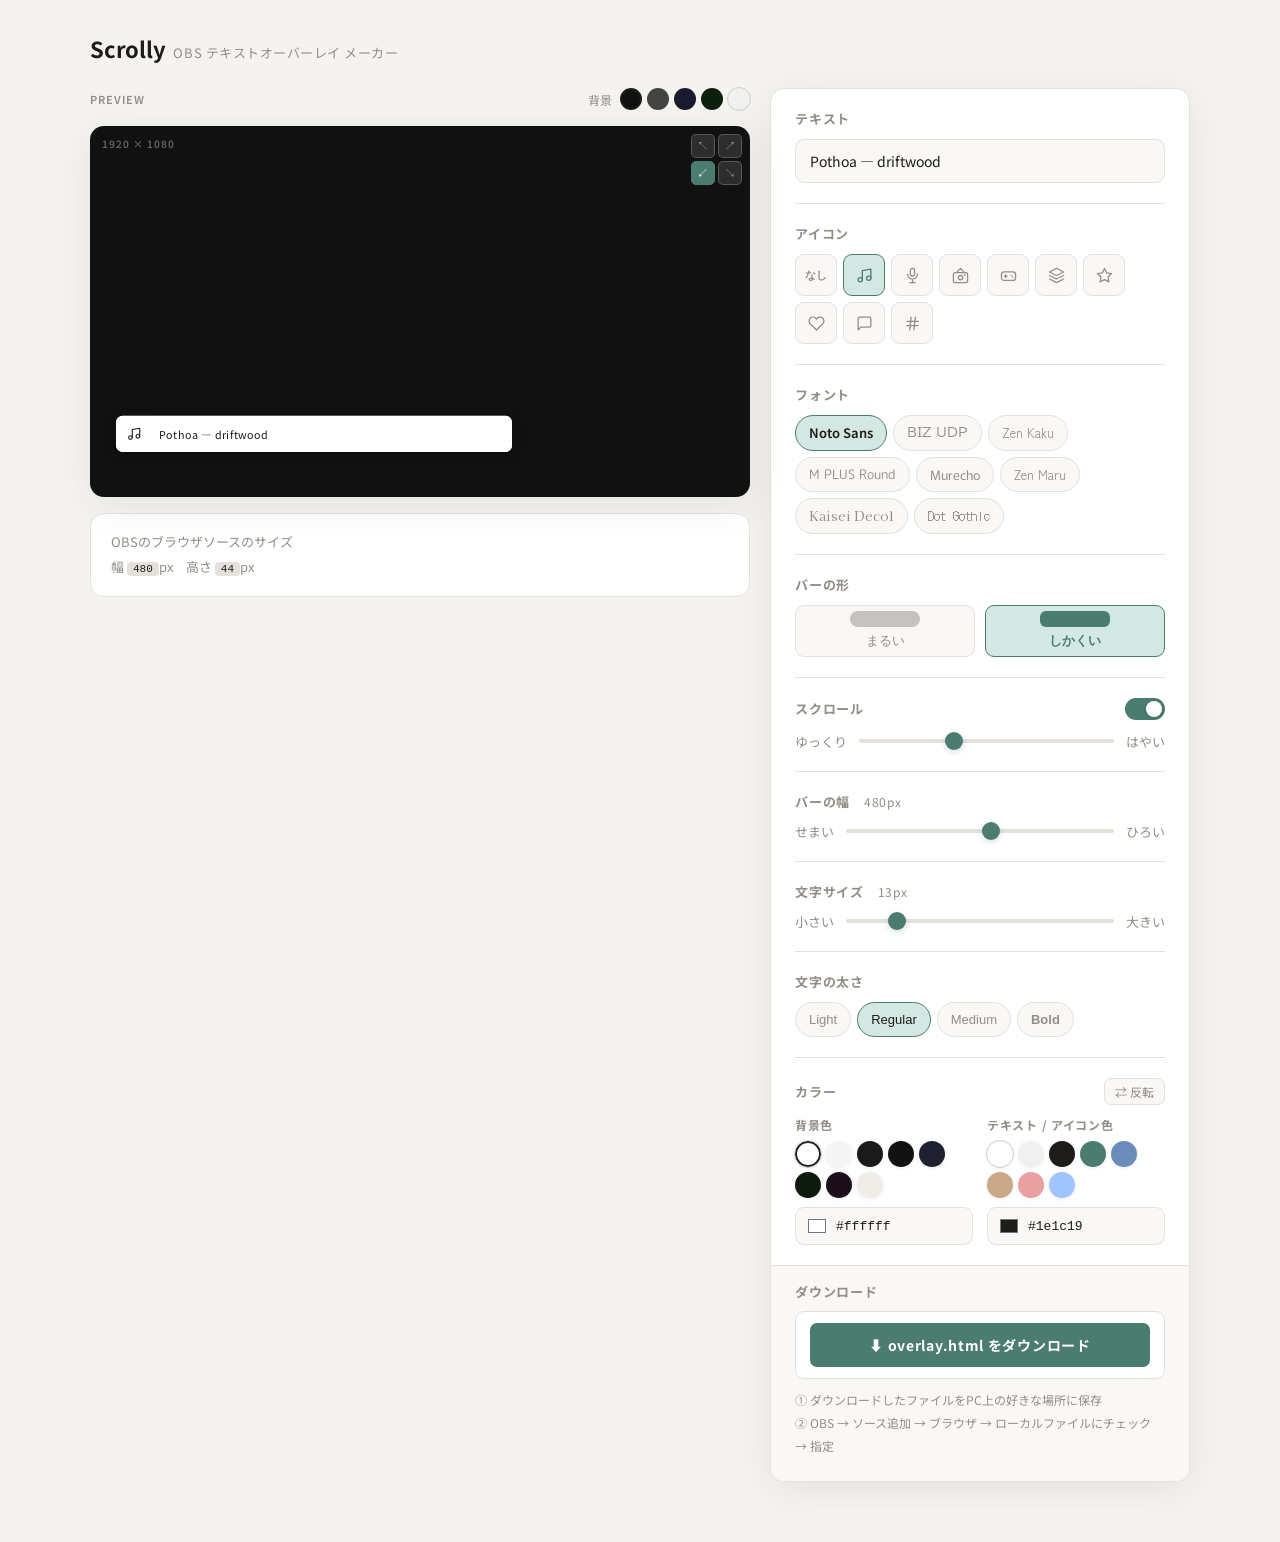
==== index.html @ b1de95c3 "Rename generator.html to index.html" ====
<!DOCTYPE html>
<html lang="ja">
<head>
<meta charset="UTF-8">
<meta name="viewport" content="width=device-width, initial-scale=1.0">
<title>Scrolly — OBS Overlay Maker</title>
<style>
@import url('https://fonts.googleapis.com/css2?family=Noto+Sans+JP:wght@400;500;700&family=BIZ+UDPGothic:wght@400;700&family=Zen+Kaku+Gothic+New:wght@400;500&family=M+PLUS+Rounded+1c:wght@400;500;700&family=Murecho:wght@300;400;500&family=Kaisei+Decol:wght@400;500;700&family=DotGothic16&family=Zen+Maru+Gothic:wght@400;500;700&display=swap');

*, *::before, *::after { box-sizing: border-box; margin: 0; padding: 0; }

:root {
  --bg: #f4f3f0;
  --surface: #ffffff;
  --surface2: #f9f8f6;
  --border: #e4e1db;
  --text: #1e1c19;
  --muted: #928e87;
  --accent: #4a7c6f;
  --accent-light: #d4e8e3;
  --radius: 14px;
  --radius-sm: 9px;
  --shadow-lg: 0 8px 40px rgba(0,0,0,0.07);
}

body {
  background: var(--bg);
  color: var(--text);
  font-family: 'Noto Sans JP', sans-serif;
  min-height: 100vh;
  padding: 32px 24px 60px;
}

/* ヘッダー */
.header {
  max-width: 1100px;
  margin: 0 auto 24px;
}
.logo {
  font-size: 22px;
  font-weight: 700;
  color: var(--text);
  display: flex;
  align-items: baseline;
  gap: 8px;
}
.logo-en { font-size: 22px; letter-spacing: -0.01em; }
.logo-ja { font-size: 13px; color: var(--muted); font-weight: 400; letter-spacing: 0.04em; }

/* 2カラムレイアウト */
.layout {
  max-width: 1100px;
  margin: 0 auto;
  display: grid;
  grid-template-columns: 1fr 420px;
  gap: 20px;
  align-items: start;
}

/* 左カラム：プレビュー固定 */
.left-col {
  position: sticky;
  top: 24px;
  display: flex;
  flex-direction: column;
  gap: 16px;
}

/* 配信画面モック */
.stream-mock {
  background: #111;
  border-radius: var(--radius);
  aspect-ratio: 16/9;
  position: relative;
  overflow: hidden;
  box-shadow: var(--shadow-lg);
}

.stream-mock-label {
  position: absolute;
  top: 10px;
  left: 12px;
  font-size: 10px;
  color: rgba(255,255,255,0.35);
  letter-spacing: 0.1em;
  font-weight: 600;
}

.stream-overlay-wrap {
  position: absolute;
  bottom: 14%;
  left: 4%;
  transform-origin: left bottom;
}

/* オーバーレイプレビュー */
.overlay-bar {
  display: flex;
  align-items: center;
  overflow: hidden;
  box-shadow: 0 3px 16px rgba(0,0,0,0.25);
}
.bar-icon {
  display: flex;
  align-items: center;
  justify-content: center;
  flex-shrink: 0;
}
.bar-icon svg { width: 17px; height: 17px; }
.bar-text-wrap {
  flex: 1;
  overflow: hidden;
  height: 100%;
  display: flex;
  align-items: center;
  padding: 0 16px 0 8px;
}
.bar-text {
  white-space: nowrap;
  display: inline-block;
  font-size: 13px;
  letter-spacing: 0.04em;
  animation: marquee 14s linear infinite;
}
@keyframes marquee {
  0%   { transform: translateX(300px); }
  100% { transform: translateX(-100%); }
}

/* プレビュー下の情報 */
.preview-info {
  background: var(--surface);
  border-radius: var(--radius);
  padding: 16px 20px;
  border: 1px solid var(--border);
  font-size: 13px;
  color: var(--muted);
  line-height: 1.9;
}
.preview-info code {
  background: var(--border);
  padding: 1px 6px;
  border-radius: 4px;
  font-family: monospace;
  font-size: 11px;
  color: var(--text);
}

/* 右カラム：コントロール */
.right-col {
  display: flex;
  flex-direction: column;
  gap: 0;
}

.card {
  background: var(--surface);
  border-radius: var(--radius);
  box-shadow: var(--shadow-lg);
  overflow: hidden;
  border: 1px solid var(--border);
}

.controls {
  padding: 20px 24px;
  display: flex;
  flex-direction: column;
  gap: 20px;
}

.field-label {
  font-size: 13px;
  font-weight: 700;
  color: var(--muted);
  letter-spacing: 0.06em;
  margin-bottom: 11px;
}

.text-input {
  width: 100%;
  background: var(--surface2);
  border: 1.5px solid var(--border);
  border-radius: var(--radius-sm);
  padding: 11px 14px;
  font-family: 'Noto Sans JP', sans-serif;
  font-size: 14px;
  color: var(--text);
  outline: none;
  transition: border-color 0.2s, box-shadow 0.2s;
}
.text-input:focus {
  border-color: var(--accent);
  box-shadow: 0 0 0 3px var(--accent-light);
}

/* アイコン */
.icon-grid {
  display: flex;
  gap: 6px;
  flex-wrap: wrap;
}
.icon-btn {
  width: 42px;
  height: 42px;
  background: var(--surface2);
  border: 1.5px solid var(--border);
  border-radius: var(--radius-sm);
  display: flex;
  align-items: center;
  justify-content: center;
  cursor: pointer;
  transition: all 0.15s;
  color: var(--muted);
}
.icon-btn svg { width: 17px; height: 17px; }
.icon-btn:hover { border-color: var(--accent); background: var(--accent-light); color: var(--text); }
.icon-btn.active { border-color: var(--accent); background: var(--accent-light); color: var(--accent); }
.icon-btn.no-icon { font-size: 11px; font-weight: 700; letter-spacing: 0; color: var(--muted); }
.icon-btn.no-icon.active { color: var(--accent); }

/* フォント */
.font-grid {
  display: flex;
  gap: 6px;
  flex-wrap: wrap;
}
.font-btn {
  padding: 7px 13px;
  background: var(--surface2);
  border: 1.5px solid var(--border);
  border-radius: 100px;
  cursor: pointer;
  font-size: 13px;
  color: var(--muted);
  transition: all 0.15s;
  line-height: 1.5;
}
.font-btn:hover { border-color: var(--accent); color: var(--text); }
.font-btn.active {
  border-color: var(--accent);
  background: var(--accent-light);
  color: var(--text);
  font-weight: 600;
}

/* スピード・幅 */
.speed-row {
  display: flex;
  align-items: center;
  gap: 12px;
}
.speed-label-s { font-size: 13px; color: var(--muted); white-space: nowrap; }

input[type="range"] {
  flex: 1;
  -webkit-appearance: none;
  height: 4px;
  border-radius: 4px;
  background: var(--border);
  outline: none;
}
input[type="range"]::-webkit-slider-thumb {
  -webkit-appearance: none;
  width: 18px; height: 18px;
  border-radius: 50%;
  background: var(--accent);
  cursor: pointer;
  box-shadow: 0 2px 6px rgba(0,0,0,0.15);
  transition: transform 0.1s;
}
input[type="range"]::-webkit-slider-thumb:hover { transform: scale(1.1); }

/* バー形状 */
.shape-grid { display: flex; gap: 10px; }
.shape-btn {
  flex: 1; height: 52px;
  background: var(--surface2);
  border: 1.5px solid var(--border);
  border-radius: var(--radius-sm);
  display: flex; align-items: center; justify-content: center;
  cursor: pointer; transition: all 0.15s;
  flex-direction: column; gap: 5px;
}
.shape-btn:hover { border-color: var(--accent); background: var(--accent-light); }
.shape-btn.active { border-color: var(--accent); background: var(--accent-light); }
.shape-preview { width: 70px; height: 16px; background: var(--muted); opacity: 0.5; transition: opacity 0.15s; }
.shape-btn.active .shape-preview { opacity: 1; background: var(--accent); }
.shape-label { font-size: 13px; color: var(--muted); }
.shape-btn.active .shape-label { color: var(--accent); font-weight: 700; }

/* トグル */
.toggle { position: relative; display: inline-flex; align-items: center; cursor: pointer; }
.toggle input { display: none; }
.toggle-track { width: 40px; height: 22px; background: var(--border); border-radius: 100px; transition: background 0.2s; position: relative; }
.toggle input:checked + .toggle-track { background: var(--accent); }
.toggle-thumb { position: absolute; top: 3px; left: 3px; width: 16px; height: 16px; background: #fff; border-radius: 50%; box-shadow: 0 1px 4px rgba(0,0,0,0.15); transition: transform 0.2s; }
.toggle input:checked + .toggle-track .toggle-thumb { transform: translateX(18px); }

/* 位置グリッド */
.position-grid {
  position: absolute;
  top: 8px;
  right: 8px;
  display: grid;
  grid-template-columns: 1fr 1fr;
  gap: 3px;
  z-index: 10;
}
.pos-btn {
  width: 24px;
  height: 24px;
  background: rgba(255,255,255,0.12);
  border: 1px solid rgba(255,255,255,0.2);
  border-radius: 5px;
  color: rgba(255,255,255,0.5);
  font-size: 12px;
  cursor: pointer;
  display: flex;
  align-items: center;
  justify-content: center;
  transition: all 0.15s;
  padding: 0;
}
.pos-btn:hover { background: rgba(255,255,255,0.25); color: #fff; }
.pos-btn.active { background: var(--accent); border-color: var(--accent); color: #fff; }

.divider { border: none; border-top: 1px solid var(--border); }

/* カラー */
.color-section { display: grid; grid-template-columns: 1fr 1fr; gap: 14px; }
.preset-dots { display: flex; gap: 5px; flex-wrap: wrap; margin-bottom: 9px; }
.dot {
  width: 26px; height: 26px; border-radius: 50%;
  cursor: pointer; border: 2.5px solid transparent;
  transition: transform 0.1s, border-color 0.15s;
  box-shadow: 0 1px 4px rgba(0,0,0,0.08);
}
.dot:hover { transform: scale(1.1); }
.dot.active { border-color: var(--text); }
.color-picker-row {
  display: flex; align-items: center; gap: 8px;
  background: var(--surface2); border: 1.5px solid var(--border);
  border-radius: var(--radius-sm); padding: 7px 10px;
}
.color-picker-row input[type="color"] { width: 22px; height: 22px; border: none; background: none; cursor: pointer; padding: 0; border-radius: 4px; }
.color-picker-row input[type="text"] { border: none; background: none; font-family: monospace; font-size: 13px; color: var(--text); outline: none; width: 72px; }

/* 出力 */
.output-section {
  padding: 16px 24px 24px;
  border-top: 1px solid var(--border);
  background: var(--surface2);
}
.output-label { font-size: 13px; font-weight: 700; color: var(--muted); letter-spacing: 0.06em; margin-bottom: 10px; }
.output-box { background: var(--surface); border: 1.5px solid var(--border); border-radius: var(--radius-sm); padding: 11px 14px; display: flex; align-items: flex-start; gap: 10px; justify-content: center; }
.copy-btn {
  background: var(--accent); color: #fff; border: none; border-radius: 7px;
  padding: 8px 16px; font-family: 'Noto Sans JP', sans-serif;
  font-size: 12px; font-weight: 700; cursor: pointer; flex-shrink: 0;
  transition: opacity 0.15s, transform 0.1s; letter-spacing: 0.05em;
}
.copy-btn:hover { opacity: 0.85; }
.copy-btn.copied { background: #7cb99e; }
</style>
</head>
<body>

<div class="header">
  <div class="logo">
    <span class="logo-en">Scrolly</span>
    <span class="logo-ja">OBS テキストオーバーレイ メーカー</span>
  </div>
</div>

<div class="layout">

  <!-- 左カラム：プレビュー（固定） -->
  <div class="left-col">

    <!-- プレビュー操作バー -->
    <div style="display:flex; align-items:center; justify-content:space-between; gap:12px;">
      <div style="font-size:11px; color:var(--muted); letter-spacing:0.08em; font-weight:600;">PREVIEW</div>
      <div style="display:flex; align-items:center; gap:8px;">
        <span style="font-size:12px; color:var(--muted);">背景</span>
        <div style="display:flex; gap:5px;">
          <div class="preview-bg-btn active" data-bg="#111111" style="width:22px; height:22px; border-radius:50%; background:#111111; cursor:pointer; border:2px solid var(--text);"></div>
          <div class="preview-bg-btn" data-bg="#444444" style="width:22px; height:22px; border-radius:50%; background:#444444; cursor:pointer; border:2px solid transparent;"></div>
          <div class="preview-bg-btn" data-bg="#1a1a2e" style="width:22px; height:22px; border-radius:50%; background:#1a1a2e; cursor:pointer; border:2px solid transparent;"></div>
          <div class="preview-bg-btn" data-bg="#0d1f0d" style="width:22px; height:22px; border-radius:50%; background:#0d1f0d; cursor:pointer; border:2px solid transparent;"></div>
          <div class="preview-bg-btn" data-bg="#f0f0f0" style="width:22px; height:22px; border-radius:50%; background:#f0f0f0; cursor:pointer; border:2px solid transparent; outline:1px solid #ccc;"></div>
        </div>
      </div>
    </div>

    <!-- 配信画面モック 16:9 -->
    <div class="stream-mock" id="streamMock">
      <div class="stream-mock-label">1920 × 1080</div>

      <!-- 位置選択グリッド（右上に固定表示） -->
      <div class="position-grid" id="positionGrid">
        <button class="pos-btn" data-pos="top-left">↖</button>
        <button class="pos-btn" data-pos="top-right">↗</button>
        <button class="pos-btn active" data-pos="bottom-left">↙</button>
        <button class="pos-btn" data-pos="bottom-right">↘</button>
      </div>

      <div class="stream-overlay-wrap" id="streamOverlayWrap">
        <div class="overlay-bar" id="overlayBar">
          <div class="bar-icon" id="barIcon"></div>
          <div class="bar-text-wrap" id="barTextWrap">
            <span class="bar-text" id="barText"></span>
          </div>
        </div>
      </div>
    </div>

    <!-- OBSサイズ案内 -->
    <div class="preview-info">
      OBSのブラウザソースのサイズ<br>
      幅 <code id="obsWidth">480</code>px　高さ <code id="obsHeight">44</code>px
    </div>

  </div>

  <!-- 右カラム：設定 -->
  <div class="right-col">
  <div class="card">

    <div class="controls">

      <div>
        <div class="field-label">テキスト</div>
        <input class="text-input" type="text" id="textInput" value="Pothoa — driftwood" placeholder="表示するテキストを入力">
      </div>

      <hr class="divider">

      <div>
        <div class="field-label">アイコン</div>
        <div class="icon-grid" id="iconGrid"></div>
      </div>

      <hr class="divider">

      <div>
        <div class="field-label">フォント</div>
        <div class="font-grid" id="fontGrid"></div>
      </div>

      <hr class="divider">

      <div>
        <div class="field-label">バーの形</div>
        <div class="shape-grid">
          <button class="shape-btn" id="shapeRound" data-shape="round">
            <div class="shape-preview" style="border-radius: 100px;"></div>
            <div class="shape-label">まるい</div>
          </button>
          <button class="shape-btn active" id="shapeSquare" data-shape="square">
            <div class="shape-preview" style="border-radius: 6px;"></div>
            <div class="shape-label">しかくい</div>
          </button>
        </div>
      </div>

      <hr class="divider">

      <div>
        <div class="field-label" style="display:flex; align-items:center; justify-content:space-between; margin-bottom:0;">
          スクロール
          <label class="toggle">
            <input type="checkbox" id="scrollToggle" checked>
            <span class="toggle-track"><span class="toggle-thumb"></span></span>
          </label>
        </div>
        <div id="speedSection" style="margin-top:12px;">
          <div class="speed-row">
            <span class="speed-label-s">ゆっくり</span>
            <input type="range" id="speedSlider" min="6" max="28" value="14" step="1">
            <span class="speed-label-s">はやい</span>
          </div>
        </div>
      </div>

      <hr class="divider">

      <div>
        <div class="field-label">バーの幅　<span id="widthValue" style="font-weight:400; color:var(--muted); font-size:12px;">480px</span></div>
        <div class="speed-row">
          <span class="speed-label-s">せまい</span>
          <input type="range" id="widthSlider" min="100" max="800" value="480" step="10">
          <span class="speed-label-s">ひろい</span>
        </div>
      </div>

      <hr class="divider">

      <div>
        <div class="field-label">文字サイズ　<span id="fontSizeValue" style="font-weight:400; color:var(--muted); font-size:12px;">13px</span></div>
        <div class="speed-row">
          <span class="speed-label-s">小さい</span>
          <input type="range" id="fontSizeSlider" min="10" max="28" value="13" step="1">
          <span class="speed-label-s">大きい</span>
        </div>
      </div>

      <hr class="divider">

      <div>
        <div class="field-label">文字の太さ</div>
        <div class="font-grid" id="weightGrid"></div>
      </div>

      <hr class="divider">

      <div>
        <div class="field-label" style="display:flex; align-items:center; justify-content:space-between;">
          カラー
          <button id="swapBtn" title="背景色とテキスト色を反転" style="
            background: var(--surface2);
            border: 1.5px solid var(--border);
            border-radius: 7px;
            padding: 4px 10px;
            font-size: 12px;
            color: var(--muted);
            cursor: pointer;
            transition: all 0.15s;
            font-family: 'Noto Sans JP', sans-serif;
          ">⇄ 反転</button>
        </div>
        <div class="color-section" style="margin-top:11px;">
          <div>
            <div class="field-label" style="font-size:12px; margin-bottom:8px;">背景色</div>
            <div class="preset-dots" id="bgDots"></div>
            <div class="color-picker-row">
              <input type="color" id="bgPicker" value="#ffffff">
              <input type="text" id="bgText" value="#ffffff" maxlength="7">
            </div>
          </div>
          <div>
            <div class="field-label" style="font-size:12px; margin-bottom:8px;">テキスト / アイコン色</div>
            <div class="preset-dots" id="fgDots"></div>
            <div class="color-picker-row">
              <input type="color" id="fgPicker" value="#1e1c19">
              <input type="text" id="fgText" value="#1e1c19" maxlength="7">
            </div>
          </div>
        </div>
      </div>

    </div>

    <div class="output-section">
      <div class="output-label">ダウンロード</div>
      <div class="output-box">
        <button class="copy-btn" id="downloadBtn" style="width:100%; padding:12px; font-size:14px;">⬇ overlay.html をダウンロード</button>
      </div>
      <div style="margin-top:10px; font-size:12px; color:var(--muted); line-height:1.9;">
        ① ダウンロードしたファイルをPC上の好きな場所に保存<br>
        ② OBS → ソース追加 → ブラウザ → ローカルファイルにチェック → 指定
      </div>
    </div>

  </div>
  </div>

</div>

<script>
const ICONS = [
  { id: 'none',    label: 'なし',   svg: '' },
  { id: 'music',   label: '音楽',   svg: `<svg viewBox="0 0 24 24" fill="none" stroke="currentColor" stroke-width="1.8" stroke-linecap="round" stroke-linejoin="round"><path d="M9 18V5l12-2v13"/><circle cx="6" cy="18" r="3"/><circle cx="18" cy="16" r="3"/></svg>` },
  { id: 'mic',     label: 'マイク', svg: `<svg viewBox="0 0 24 24" fill="none" stroke="currentColor" stroke-width="1.8" stroke-linecap="round" stroke-linejoin="round"><rect x="9" y="2" width="6" height="11" rx="3"/><path d="M5 10a7 7 0 0 0 14 0"/><line x1="12" y1="19" x2="12" y2="22"/><line x1="8" y1="22" x2="16" y2="22"/></svg>` },
  { id: 'radio',   label: 'ラジオ', svg: `<svg viewBox="0 0 24 24" fill="none" stroke="currentColor" stroke-width="1.8" stroke-linecap="round" stroke-linejoin="round"><rect x="2" y="8" width="20" height="14" rx="2"/><path d="M6 8l6-6 6 6"/><circle cx="12" cy="15" r="3"/><line x1="17" y1="11" x2="19" y2="11"/></svg>` },
  { id: 'gamepad', label: 'ゲーム', svg: `<svg viewBox="0 0 24 24" fill="none" stroke="currentColor" stroke-width="1.8" stroke-linecap="round" stroke-linejoin="round"><rect x="2" y="7" width="20" height="12" rx="4"/><path d="M8 11v4M6 13h4"/><circle cx="16" cy="12" r="1" fill="currentColor" stroke="none"/><circle cx="18" cy="14" r="1" fill="currentColor" stroke="none"/></svg>` },
  { id: 'dice',    label: 'TRPG',   svg: `<svg viewBox="0 0 24 24" fill="none" stroke="currentColor" stroke-width="1.8" stroke-linecap="round" stroke-linejoin="round"><path d="M12 2L2 7l10 5 10-5-10-5z"/><path d="M2 17l10 5 10-5"/><path d="M2 12l10 5 10-5"/></svg>` },
  { id: 'star',    label: 'スター', svg: `<svg viewBox="0 0 24 24" fill="none" stroke="currentColor" stroke-width="1.8" stroke-linecap="round" stroke-linejoin="round"><polygon points="12 2 15.09 8.26 22 9.27 17 14.14 18.18 21.02 12 17.77 5.82 21.02 7 14.14 2 9.27 8.91 8.26 12 2"/></svg>` },
  { id: 'heart',   label: 'ハート', svg: `<svg viewBox="0 0 24 24" fill="none" stroke="currentColor" stroke-width="1.8" stroke-linecap="round" stroke-linejoin="round"><path d="M20.84 4.61a5.5 5.5 0 0 0-7.78 0L12 5.67l-1.06-1.06a5.5 5.5 0 0 0-7.78 7.78l1.06 1.06L12 21.23l7.78-7.78 1.06-1.06a5.5 5.5 0 0 0 0-7.78z"/></svg>` },
  { id: 'chat',    label: 'トーク', svg: `<svg viewBox="0 0 24 24" fill="none" stroke="currentColor" stroke-width="1.8" stroke-linecap="round" stroke-linejoin="round"><path d="M21 15a2 2 0 0 1-2 2H7l-4 4V5a2 2 0 0 1 2-2h14a2 2 0 0 1 2 2z"/></svg>` },
  { id: 'hash',    label: 'ハッシュ', svg: `<svg viewBox="0 0 24 24" fill="none" stroke="currentColor" stroke-width="1.8" stroke-linecap="round" stroke-linejoin="round"><line x1="4" y1="9" x2="20" y2="9"/><line x1="4" y1="15" x2="20" y2="15"/><line x1="10" y1="3" x2="8" y2="21"/><line x1="16" y1="3" x2="14" y2="21"/></svg>` },
];

// 日本語 Google フォント（英字も自然に対応）
const FONTS = [
  { id: 'noto',       label: 'Noto Sans',       family: "'Noto Sans JP', sans-serif",          sample: 'あいう Abc' },
  { id: 'bizdp',      label: 'BIZ UDP',          family: "'BIZ UDPGothic', sans-serif",         sample: 'あいう Abc' },
  { id: 'zen',        label: 'Zen Kaku',         family: "'Zen Kaku Gothic New', sans-serif",   sample: 'あいう Abc' },
  { id: 'mplus',      label: 'M PLUS Round',     family: "'M PLUS Rounded 1c', sans-serif",     sample: 'あいう Abc' },
  { id: 'murecho',    label: 'Murecho',          family: "'Murecho', sans-serif",               sample: 'あいう Abc' },
  { id: 'zenmaru',    label: 'Zen Maru',         family: "'Zen Maru Gothic', sans-serif",       sample: 'あいう Abc' },
  { id: 'kaisei',     label: 'Kaisei Decol',     family: "'Kaisei Decol', serif",               sample: 'あいう Abc' },
  { id: 'dotgothic',  label: 'Dot Gothic',       family: "'DotGothic16', sans-serif",           sample: 'あいう Abc' },
];

// 背景色プリセット：明るい系 → ダーク系の順
const BG_PRESETS = [
  '#ffffff', // 白
  '#f5f5f5', // 薄グレー
  '#1a1a1a', // ほぼ黒（ダーク定番）
  '#111111', // 黒に近い
  '#1e2130', // ダークネイビー
  '#0f1a0f', // ダークグリーン
  '#1a0f1a', // ダークパープル
  '#f0ede8', // ベージュ
];

// テキスト・アイコン色プリセット：白・黒系 → アクセント系の順
const FG_PRESETS = [
  '#ffffff', // 白
  '#f0f0f0', // オフホワイト
  '#1e1c19', // ほぼ黒
  '#4a7c6f', // グリーン（アクセント）
  '#6b8cba', // ブルー
  '#c9a98a', // ベージュゴールド
  '#e8a0a0', // ピンク
  '#a0c4ff', // ライトブルー
];

const state = {
  text: 'Pothoa — driftwood',
  icon: 'music',
  font: 'noto',
  speed: 14,
  bg: '#ffffff',
  fg: '#1e1c19',
  shape: 'square',
  width: 480,
  scroll: true,
  fontSize: 13,
  fontWeight: 400,
  previewBg: '#111111',
  previewPos: 'bottom-left',
};

function updatePreview() {
  const bar      = document.getElementById('overlayBar');
  const iconEl   = document.getElementById('barIcon');
  const wrapEl   = document.getElementById('barTextWrap');
  const textEl   = document.getElementById('barText');

  // フォントサイズ連動
  const fs        = state.fontSize;
  const barHeight = Math.max(44, Math.round(fs * 3.2));
  const iconSize  = Math.round(fs * 1.4);

  bar.style.height = barHeight + 'px';

  // アイコンなし対応
  if (state.icon === 'none') {
    iconEl.style.display = 'none';
    wrapEl.style.paddingLeft = '14px';
  } else {
    iconEl.style.display = 'flex';
    iconEl.style.width   = barHeight + 'px';
    iconEl.style.height  = barHeight + 'px';
    wrapEl.style.paddingLeft = '';
    iconEl.innerHTML = ICONS.find(i => i.id === state.icon)?.svg || ICONS[0].svg;
    const svg = iconEl.querySelector('svg');
    if (svg) { svg.style.width = iconSize + 'px'; svg.style.height = iconSize + 'px'; }
  }

  document.getElementById('fontSizeValue').textContent = fs + 'px';

  // バー形状
  const radius = state.shape === 'round' ? '100px' : '8px';
  bar.style.borderRadius  = radius;
  iconEl.style.borderRadius = state.shape === 'round' ? '100px 0 0 100px' : '8px 0 0 8px';

  // バー幅
  bar.style.width = state.width + 'px';
  document.getElementById('widthValue').textContent = state.width + 'px';

  // カラー
  bar.style.background    = state.bg;
  iconEl.style.background = state.bg;
  iconEl.style.color      = state.fg;
  wrapEl.style.background = state.bg;

  // テキスト
  textEl.textContent      = state.text || 'テキストを入力してください';
  textEl.style.color      = state.fg;
  textEl.style.fontFamily = FONTS.find(f => f.id === state.font)?.family || FONTS[0].family;
  textEl.style.fontSize   = fs + 'px';
  textEl.style.fontWeight = state.fontWeight;

  // スクロール
  const speedSec = (30 - state.speed + 6) + 's';
  textEl.style.animation = 'none';
  textEl.offsetHeight;
  if (state.scroll) {
    textEl.style.animation = `marquee ${speedSec} linear infinite`;
    textEl.style.transform = '';
  } else {
    textEl.style.animation = 'none';
    textEl.style.transform = 'translateX(0)';
  }
  document.getElementById('speedSection').style.display = state.scroll ? '' : 'none';

  // 配信画面モック背景色
  document.getElementById('streamMock').style.background = state.previewBg;

  // 配信画面モック内でのスケールと位置
  const wrap   = document.getElementById('streamOverlayWrap');
  const mockEl = document.getElementById('streamMock');
  const mockW  = mockEl.clientWidth || 600;
  const mockH  = mockEl.clientHeight || 337;
  const scale  = Math.min(1, (mockW * 0.6) / state.width);
  wrap.style.transform       = `scale(${scale})`;

  const pad = Math.round(mockW * 0.04);
  const pos = state.previewPos;
  wrap.style.left   = (pos === 'top-left'  || pos === 'bottom-left')  ? pad + 'px' : 'auto';
  wrap.style.right  = (pos === 'top-right' || pos === 'bottom-right') ? pad + 'px' : 'auto';
  wrap.style.top    = (pos === 'top-left'  || pos === 'top-right')    ? Math.round(mockH * 0.08) + 'px' : 'auto';
  wrap.style.bottom = (pos === 'bottom-left' || pos === 'bottom-right') ? Math.round(mockH * 0.12) + 'px' : 'auto';
  wrap.style.transformOrigin =
    pos === 'top-left'     ? 'left top'    :
    pos === 'top-right'    ? 'right top'   :
    pos === 'bottom-right' ? 'right bottom': 'left bottom';

  updateHTML();
}

function generateHTML() {
  const speedSec   = (30 - state.speed + 6) + 's';
  const radius     = state.shape === 'round' ? '100px' : '8px';
  const iconR      = state.shape === 'round' ? '100px 0 0 100px' : '8px 0 0 8px';
  const fontFamily = FONTS.find(f => f.id === state.font)?.family || FONTS[0].family;
  const iconSvg    = ICONS.find(i => i.id === state.icon)?.svg || ICONS[1].svg;
  const iconBlock  = state.icon === 'none' ? '' : `  <div class="icon-pill">${iconSvg}</div>`;
  const iconPillCSS = state.icon === 'none' ? '' : `
.icon-pill {
  width: ${barHeight}px; height: ${barHeight}px;
  flex-shrink: 0;
  display: flex; align-items: center; justify-content: center;
  background: ${state.bg};
  color: ${state.fg};
  border-radius: ${iconR};
}
.icon-pill svg { width: ${iconSize}px; height: ${iconSize}px; }`;
  const animStyle  = state.scroll
    ? `animation: marquee ${speedSec} linear infinite;`
    : `animation: none; transform: translateX(0);`;
  const fs         = state.fontSize;
  const barHeight  = Math.max(44, Math.round(fs * 3.2));
  const iconSize   = Math.round(fs * 1.4);

  return `<!DOCTYPE html>
<html lang="ja">
<head>
<meta charset="UTF-8">
<title>Scrolly Overlay</title>
<style>
@import url('https://fonts.googleapis.com/css2?family=Noto+Sans+JP:wght@400;500&family=BIZ+UDPGothic&family=Zen+Kaku+Gothic+New:wght@400;500&family=M+PLUS+Rounded+1c:wght@400;500&family=Murecho:wght@300;400&family=Zen+Maru+Gothic:wght@400;500&family=Kaisei+Decol:wght@400;500&family=DotGothic16&display=swap');
* { box-sizing: border-box; margin: 0; padding: 0; }
html, body { background: transparent; overflow: hidden; width: 100%; height: 100%; }
.bar {
  display: inline-flex;
  align-items: center;
  height: ${barHeight}px;
  width: ${state.width}px;
  border-radius: ${radius};
  overflow: hidden;
  background: ${state.bg};
}${iconPillCSS}
.text-track {
  flex: 1; overflow: hidden; height: 100%;
  display: flex; align-items: center;
  padding: 0 16px 0 ${state.icon === 'none' ? '14' : '8'}px;
  background: ${state.bg};
}
.scrolling-text {
  white-space: nowrap;
  display: inline-block;
  font-size: ${fs}px;
  font-weight: ${state.fontWeight};
  letter-spacing: 0.04em;
  color: ${state.fg};
  font-family: ${fontFamily};
  ${animStyle}
}
@keyframes marquee {
  0%   { transform: translateX(${state.width}px); }
  100% { transform: translateX(-100%); }
}
</style>
</head>
<body>
<div class="bar">
${iconBlock}
  <div class="text-track">
    <span class="scrolling-text">${state.text || 'Now Playing'}</span>
  </div>
</div>
</body>
</html>`;
}

function updateHTML() {
  const barHeight = Math.max(44, Math.round(state.fontSize * 3.2));
  const obsWidthEl = document.getElementById('obsWidth');
  const obsHeightEl = document.getElementById('obsHeight');
  if (obsWidthEl) obsWidthEl.textContent = state.width;
  if (obsHeightEl) obsHeightEl.textContent = barHeight;
}

function buildIcons() {
  const grid = document.getElementById('iconGrid');
  ICONS.forEach(ic => {
    const btn = document.createElement('button');
    btn.className = 'icon-btn' + (ic.id === state.icon ? ' active' : '');
    if (ic.id === 'none') {
      btn.classList.add('no-icon');
      btn.textContent = 'なし';
    } else {
      btn.innerHTML = ic.svg;
    }
    btn.title = ic.label;
    btn.addEventListener('click', () => {
      state.icon = ic.id;
      document.querySelectorAll('.icon-btn').forEach(b => b.classList.remove('active'));
      btn.classList.add('active');
      updatePreview();
    });
    grid.appendChild(btn);
  });
}

function buildFonts() {
  const grid = document.getElementById('fontGrid');
  FONTS.forEach(f => {
    const btn = document.createElement('button');
    btn.className = 'font-btn' + (f.id === state.font ? ' active' : '');
    btn.style.fontFamily = f.family;
    btn.textContent = f.label;
    btn.title = f.sample;
    btn.addEventListener('click', () => {
      state.font = f.id;
      document.querySelectorAll('.font-btn').forEach(b => b.classList.remove('active'));
      btn.classList.add('active');
      updatePreview();
    });
    grid.appendChild(btn);
  });
}

function buildWeights() {
  const weights = [
    { value: 300, label: 'Light' },
    { value: 400, label: 'Regular' },
    { value: 500, label: 'Medium' },
    { value: 700, label: 'Bold' },
  ];
  const grid = document.getElementById('weightGrid');
  weights.forEach(w => {
    const btn = document.createElement('button');
    btn.className = 'font-btn' + (w.value === state.fontWeight ? ' active' : '');
    btn.textContent = w.label;
    btn.style.fontWeight = w.value;
    btn.addEventListener('click', () => {
      state.fontWeight = w.value;
      document.querySelectorAll('#weightGrid .font-btn').forEach(b => b.classList.remove('active'));
      btn.classList.add('active');
      updatePreview();
    });
    grid.appendChild(btn);
  });
}

function buildDots(id, presets, key) {
  const container = document.getElementById(id);
  presets.forEach(color => {
    const dot = document.createElement('div');
    dot.className = 'dot' + (state[key] === color ? ' active' : '');
    dot.style.background = color;
    if (color === '#ffffff') dot.style.outline = '1px solid #ccc';
    dot.addEventListener('click', () => {
      state[key] = color;
      syncColor(key);
      container.querySelectorAll('.dot').forEach(d => d.classList.remove('active'));
      dot.classList.add('active');
      updatePreview();
    });
    container.appendChild(dot);
  });
}

function syncColor(key) {
  if (key === 'bg') {
    document.getElementById('bgPicker').value = state.bg;
    document.getElementById('bgText').value   = state.bg;
  } else {
    document.getElementById('fgPicker').value = state.fg;
    document.getElementById('fgText').value   = state.fg;
  }
}

function attachColorEvents(pickerId, textId, key, dotsId) {
  document.getElementById(pickerId).addEventListener('input', e => {
    state[key] = e.target.value;
    document.getElementById(textId).value = e.target.value;
    document.querySelectorAll(`#${dotsId} .dot`).forEach(d => d.classList.remove('active'));
    updatePreview();
  });
  document.getElementById(textId).addEventListener('input', e => {
    const v = e.target.value;
    if (/^#[0-9a-fA-F]{6}$/.test(v)) {
      state[key] = v;
      document.getElementById(pickerId).value = v;
      document.querySelectorAll(`#${dotsId} .dot`).forEach(d => d.classList.remove('active'));
      updatePreview();
    }
  });
}

document.getElementById('downloadBtn').addEventListener('click', () => {
  const html = generateHTML();
  const blob = new Blob([html], { type: 'text/html' });
  const url  = URL.createObjectURL(blob);
  const a    = document.createElement('a');
  a.href     = url;
  a.download = 'scrolly-overlay.html';
  a.click();
  URL.revokeObjectURL(url);

  const btn = document.getElementById('downloadBtn');
  btn.textContent = '✓ ダウンロードしました';
  btn.classList.add('copied');
  setTimeout(() => {
    btn.textContent = '⬇ overlay.html をダウンロード';
    btn.classList.remove('copied');
  }, 2000);
});

function init() {
  buildIcons();
  buildFonts();
  buildWeights();
  buildDots('bgDots', BG_PRESETS, 'bg');
  buildDots('fgDots', FG_PRESETS, 'fg');

  document.getElementById('textInput').addEventListener('input', e => {
    state.text = e.target.value;
    updatePreview();
  });

  document.getElementById('speedSlider').addEventListener('input', e => {
    state.speed = parseInt(e.target.value);
    updatePreview();
  });

  document.getElementById('widthSlider').addEventListener('input', e => {
    state.width = parseInt(e.target.value);
    updatePreview();
  });

  document.getElementById('fontSizeSlider').addEventListener('input', e => {
    state.fontSize = parseInt(e.target.value);
    updatePreview();
  });

  // スクロールトグル
  document.getElementById('scrollToggle').addEventListener('change', e => {
    state.scroll = e.target.checked;
    updatePreview();
  });

  // 色反転
  document.getElementById('swapBtn').addEventListener('click', () => {
    [state.bg, state.fg] = [state.fg, state.bg];
    syncColor('bg');
    syncColor('fg');
    document.querySelectorAll('#bgDots .dot').forEach(d => d.classList.remove('active'));
    document.querySelectorAll('#fgDots .dot').forEach(d => d.classList.remove('active'));
    updatePreview();
  });

  // プレビュー背景色
  document.querySelectorAll('.preview-bg-btn').forEach(btn => {
    btn.addEventListener('click', () => {
      state.previewBg = btn.dataset.bg;
      document.querySelectorAll('.preview-bg-btn').forEach(b => b.style.border = '2px solid transparent');
      btn.style.border = '2px solid var(--text)';
      updatePreview();
    });
  });

  // プレビュー位置
  document.querySelectorAll('.pos-btn').forEach(btn => {
    btn.addEventListener('click', () => {
      state.previewPos = btn.dataset.pos;
      document.querySelectorAll('.pos-btn').forEach(b => b.classList.remove('active'));
      btn.classList.add('active');
      updatePreview();
    });
  });

  // バー形状
  document.querySelectorAll('.shape-btn').forEach(btn => {
    btn.addEventListener('click', () => {
      state.shape = btn.dataset.shape;
      document.querySelectorAll('.shape-btn').forEach(b => b.classList.remove('active'));
      btn.classList.add('active');
      updatePreview();
    });
  });

  attachColorEvents('bgPicker', 'bgText', 'bg', 'bgDots');
  attachColorEvents('fgPicker', 'fgText', 'fg', 'fgDots');

  updatePreview();
}

init();
</script>
</body>
</html>
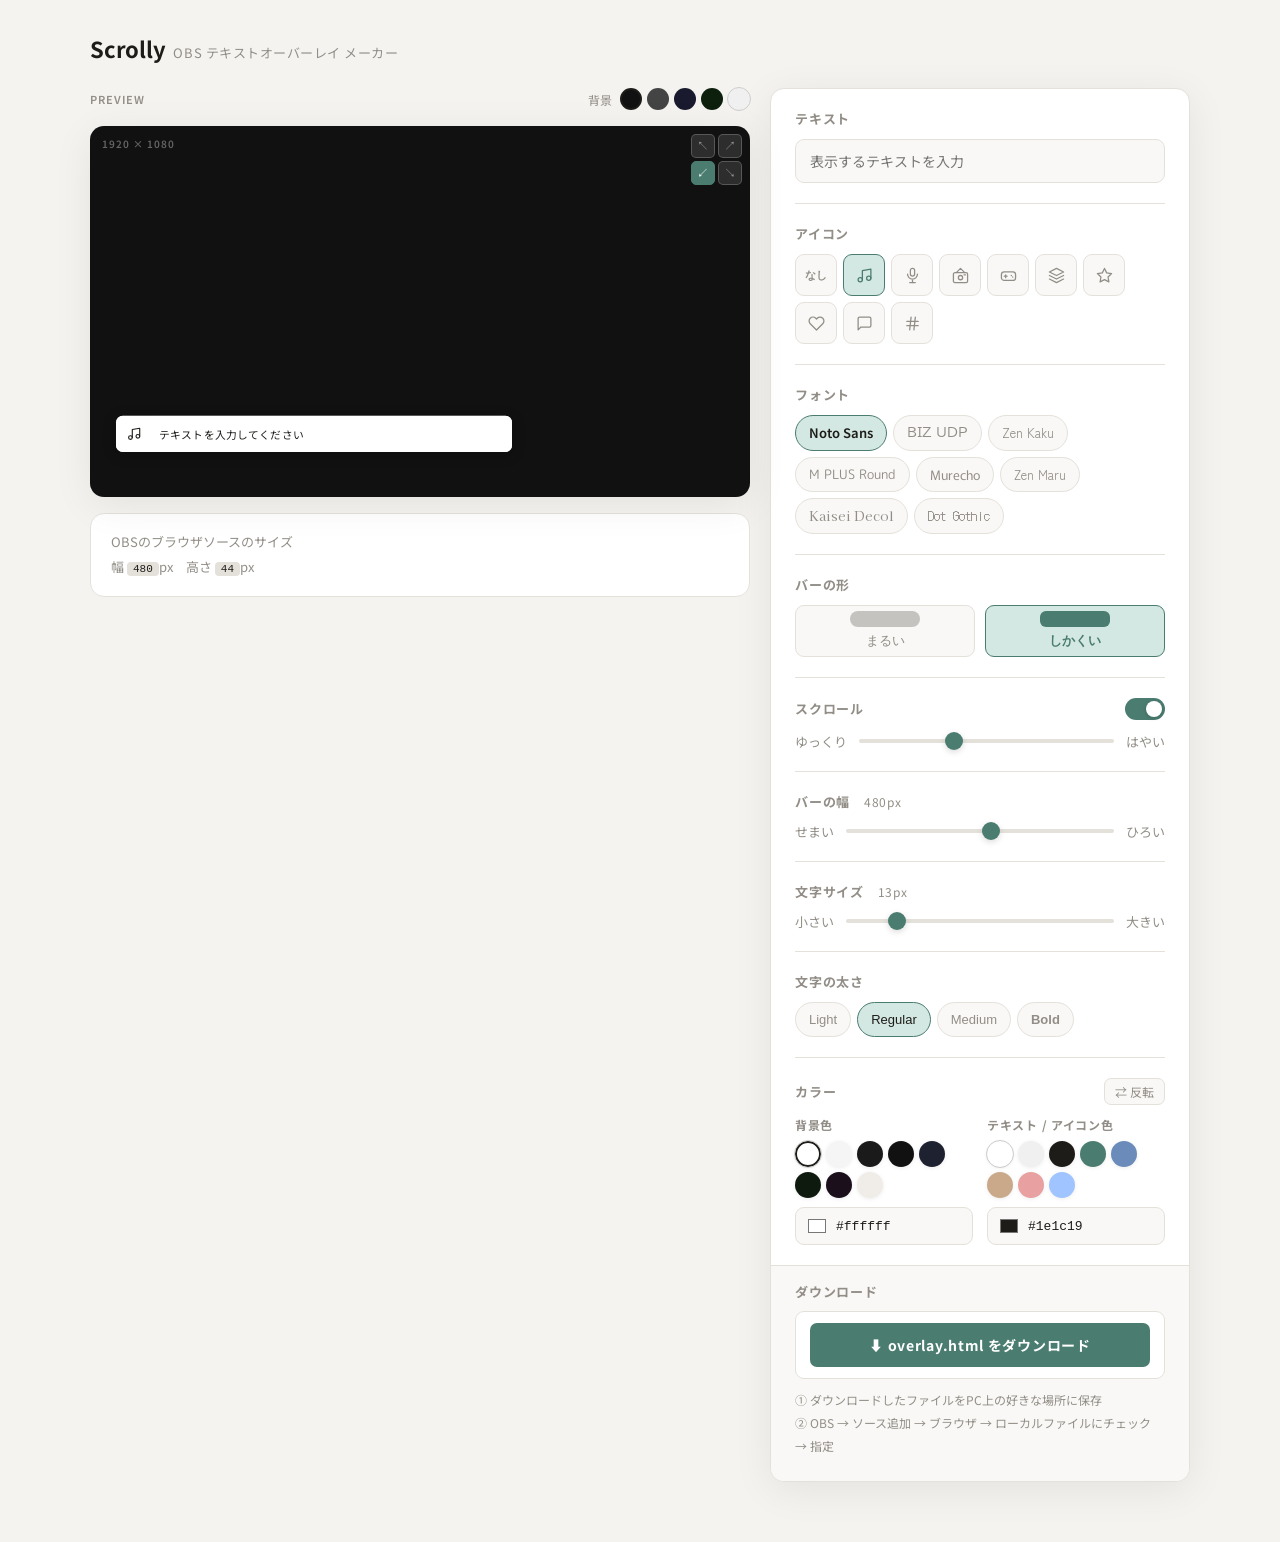
==== commit e173195a: "index.html" ====
--- a/index.html
+++ b/index.html
@@ -430,7 +430,7 @@
 
       <div>
         <div class="field-label">テキスト</div>
-        <input class="text-input" type="text" id="textInput" value="Pothoa — driftwood" placeholder="表示するテキストを入力">
+        <input class="text-input" type="text" id="textInput" value="" placeholder="表示するテキストを入力">
       </div>
 
       <hr class="divider">
@@ -617,7 +617,7 @@
 ];
 
 const state = {
-  text: 'Pothoa — driftwood',
+  text: '',
   icon: 'music',
   font: 'noto',
   speed: 14,
@@ -726,6 +726,9 @@
   const radius     = state.shape === 'round' ? '100px' : '8px';
   const iconR      = state.shape === 'round' ? '100px 0 0 100px' : '8px 0 0 8px';
   const fontFamily = FONTS.find(f => f.id === state.font)?.family || FONTS[0].family;
+  const fs         = state.fontSize;
+  const barHeight  = Math.max(44, Math.round(fs * 3.2));
+  const iconSize   = Math.round(fs * 1.4);
   const iconSvg    = ICONS.find(i => i.id === state.icon)?.svg || ICONS[1].svg;
   const iconBlock  = state.icon === 'none' ? '' : `  <div class="icon-pill">${iconSvg}</div>`;
   const iconPillCSS = state.icon === 'none' ? '' : `
@@ -741,9 +744,6 @@
   const animStyle  = state.scroll
     ? `animation: marquee ${speedSec} linear infinite;`
     : `animation: none; transform: translateX(0);`;
-  const fs         = state.fontSize;
-  const barHeight  = Math.max(44, Math.round(fs * 3.2));
-  const iconSize   = Math.round(fs * 1.4);
 
   return `<!DOCTYPE html>
 <html lang="ja">
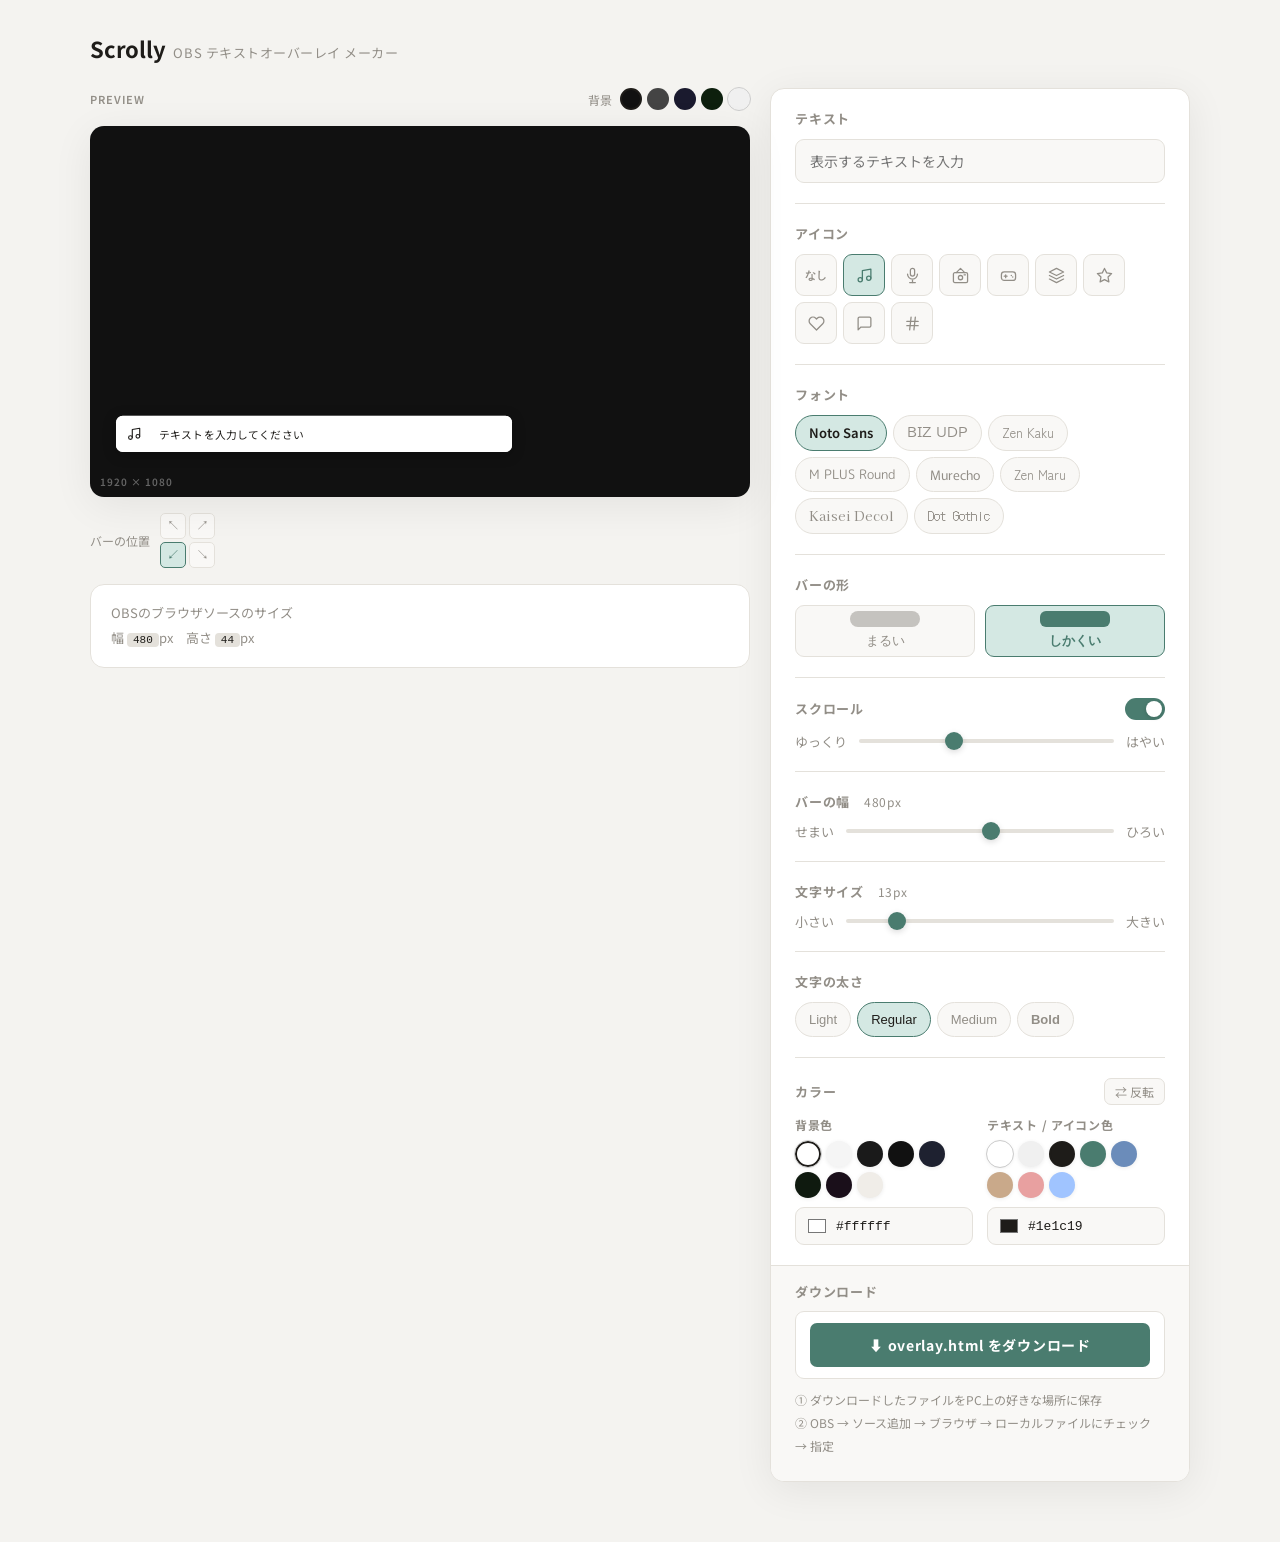
==== commit 4a35ce89: "index.html" ====
--- a/index.html
+++ b/index.html
@@ -78,8 +78,8 @@
 
 .stream-mock-label {
   position: absolute;
-  top: 10px;
-  left: 12px;
+  bottom: 8px;
+  left: 10px;
   font-size: 10px;
   color: rgba(255,255,255,0.35);
   letter-spacing: 0.1em;
@@ -298,22 +298,18 @@
 
 /* 位置グリッド */
 .position-grid {
-  position: absolute;
-  top: 8px;
-  right: 8px;
   display: grid;
   grid-template-columns: 1fr 1fr;
   gap: 3px;
-  z-index: 10;
 }
 .pos-btn {
-  width: 24px;
-  height: 24px;
-  background: rgba(255,255,255,0.12);
-  border: 1px solid rgba(255,255,255,0.2);
+  width: 26px;
+  height: 26px;
+  background: var(--surface2);
+  border: 1.5px solid var(--border);
   border-radius: 5px;
-  color: rgba(255,255,255,0.5);
-  font-size: 12px;
+  color: var(--muted);
+  font-size: 13px;
   cursor: pointer;
   display: flex;
   align-items: center;
@@ -321,8 +317,8 @@
   transition: all 0.15s;
   padding: 0;
 }
-.pos-btn:hover { background: rgba(255,255,255,0.25); color: #fff; }
-.pos-btn.active { background: var(--accent); border-color: var(--accent); color: #fff; }
+.pos-btn:hover { border-color: var(--accent); color: var(--text); }
+.pos-btn.active { background: var(--accent-light); border-color: var(--accent); color: var(--accent); }
 
 .divider { border: none; border-top: 1px solid var(--border); }
 
@@ -395,15 +391,6 @@
     <!-- 配信画面モック 16:9 -->
     <div class="stream-mock" id="streamMock">
       <div class="stream-mock-label">1920 × 1080</div>
-
-      <!-- 位置選択グリッド（右上に固定表示） -->
-      <div class="position-grid" id="positionGrid">
-        <button class="pos-btn" data-pos="top-left">↖</button>
-        <button class="pos-btn" data-pos="top-right">↗</button>
-        <button class="pos-btn active" data-pos="bottom-left">↙</button>
-        <button class="pos-btn" data-pos="bottom-right">↘</button>
-      </div>
-
       <div class="stream-overlay-wrap" id="streamOverlayWrap">
         <div class="overlay-bar" id="overlayBar">
           <div class="bar-icon" id="barIcon"></div>
@@ -411,6 +398,17 @@
             <span class="bar-text" id="barText"></span>
           </div>
         </div>
+      </div>
+    </div>
+
+    <!-- 位置選択（モック外） -->
+    <div style="display:flex; align-items:center; gap:10px;">
+      <span style="font-size:12px; color:var(--muted);">バーの位置</span>
+      <div class="position-grid" id="positionGrid">
+        <button class="pos-btn" data-pos="top-left">↖</button>
+        <button class="pos-btn" data-pos="top-right">↗</button>
+        <button class="pos-btn active" data-pos="bottom-left">↙</button>
+        <button class="pos-btn" data-pos="bottom-right">↘</button>
       </div>
     </div>
 
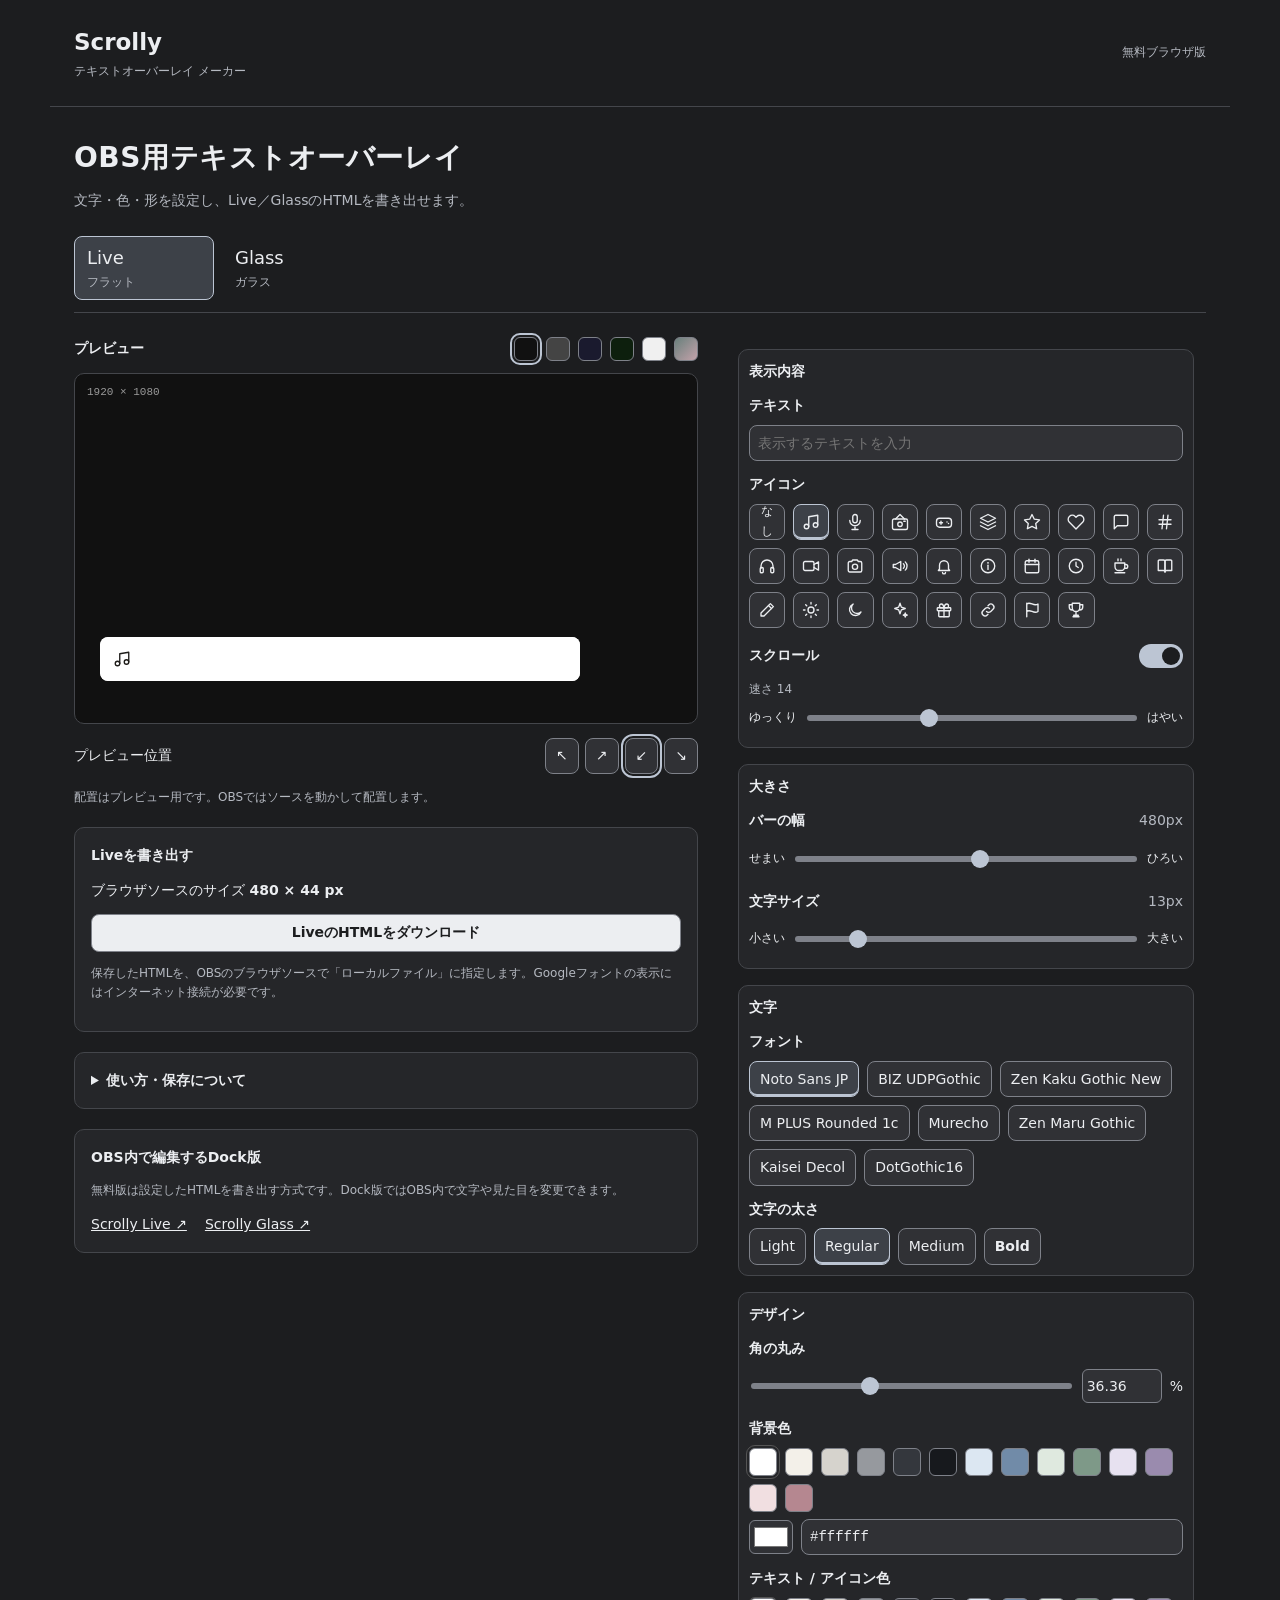
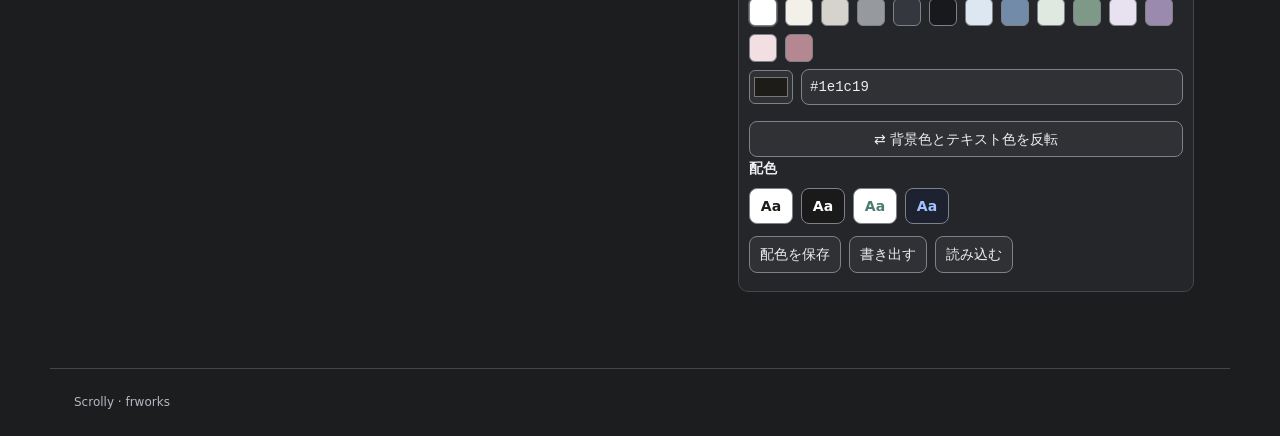
==== commit eb5de68b: "Add files via upload" ====
--- a/index.html
+++ b/index.html
@@ -1,1015 +1,13 @@
-<!DOCTYPE html>
-<html lang="ja">
-<head>
-<meta charset="UTF-8">
-<meta name="viewport" content="width=device-width, initial-scale=1.0">
-<title>Scrolly — OBS Overlay Maker</title>
-<style>
-@import url('https://fonts.googleapis.com/css2?family=Noto+Sans+JP:wght@400;500;700&family=BIZ+UDPGothic:wght@400;700&family=Zen+Kaku+Gothic+New:wght@400;500&family=M+PLUS+Rounded+1c:wght@400;500;700&family=Murecho:wght@300;400;500&family=Kaisei+Decol:wght@400;500;700&family=DotGothic16&family=Zen+Maru+Gothic:wght@400;500;700&display=swap');
-
-*, *::before, *::after { box-sizing: border-box; margin: 0; padding: 0; }
-
-:root {
-  --bg: #f4f3f0;
-  --surface: #ffffff;
-  --surface2: #f9f8f6;
-  --border: #e4e1db;
-  --text: #1e1c19;
-  --muted: #928e87;
-  --accent: #4a7c6f;
-  --accent-light: #d4e8e3;
-  --radius: 14px;
-  --radius-sm: 9px;
-  --shadow-lg: 0 8px 40px rgba(0,0,0,0.07);
-}
-
-body {
-  background: var(--bg);
-  color: var(--text);
-  font-family: 'Noto Sans JP', sans-serif;
-  min-height: 100vh;
-  padding: 32px 24px 60px;
-}
-
-/* ヘッダー */
-.header {
-  max-width: 1100px;
-  margin: 0 auto 24px;
-}
-.logo {
-  font-size: 22px;
-  font-weight: 700;
-  color: var(--text);
-  display: flex;
-  align-items: baseline;
-  gap: 8px;
-}
-.logo-en { font-size: 22px; letter-spacing: -0.01em; }
-.logo-ja { font-size: 13px; color: var(--muted); font-weight: 400; letter-spacing: 0.04em; }
-
-/* 2カラムレイアウト */
-.layout {
-  max-width: 1100px;
-  margin: 0 auto;
-  display: grid;
-  grid-template-columns: 1fr 420px;
-  gap: 20px;
-  align-items: start;
-}
-
-/* 左カラム：プレビュー固定 */
-.left-col {
-  position: sticky;
-  top: 24px;
-  display: flex;
-  flex-direction: column;
-  gap: 16px;
-}
-
-/* 配信画面モック */
-.stream-mock {
-  background: #111;
-  border-radius: var(--radius);
-  aspect-ratio: 16/9;
-  position: relative;
-  overflow: hidden;
-  box-shadow: var(--shadow-lg);
-}
-
-.stream-mock-label {
-  position: absolute;
-  bottom: 8px;
-  left: 10px;
-  font-size: 10px;
-  color: rgba(255,255,255,0.35);
-  letter-spacing: 0.1em;
-  font-weight: 600;
-}
-
-.stream-overlay-wrap {
-  position: absolute;
-  bottom: 14%;
-  left: 4%;
-  transform-origin: left bottom;
-}
-
-/* オーバーレイプレビュー */
-.overlay-bar {
-  display: flex;
-  align-items: center;
-  overflow: hidden;
-  box-shadow: 0 3px 16px rgba(0,0,0,0.25);
-}
-.bar-icon {
-  display: flex;
-  align-items: center;
-  justify-content: center;
-  flex-shrink: 0;
-}
-.bar-icon svg { width: 17px; height: 17px; }
-.bar-text-wrap {
-  flex: 1;
-  overflow: hidden;
-  height: 100%;
-  display: flex;
-  align-items: center;
-  padding: 0 16px 0 8px;
-}
-.bar-text {
-  white-space: nowrap;
-  display: inline-block;
-  font-size: 13px;
-  letter-spacing: 0.04em;
-  animation: marquee 14s linear infinite;
-}
-@keyframes marquee {
-  0%   { transform: translateX(300px); }
-  100% { transform: translateX(-100%); }
-}
-
-/* プレビュー下の情報 */
-.preview-info {
-  background: var(--surface);
-  border-radius: var(--radius);
-  padding: 16px 20px;
-  border: 1px solid var(--border);
-  font-size: 13px;
-  color: var(--muted);
-  line-height: 1.9;
-}
-.preview-info code {
-  background: var(--border);
-  padding: 1px 6px;
-  border-radius: 4px;
-  font-family: monospace;
-  font-size: 11px;
-  color: var(--text);
-}
-
-/* 右カラム：コントロール */
-.right-col {
-  display: flex;
-  flex-direction: column;
-  gap: 0;
-}
-
-.card {
-  background: var(--surface);
-  border-radius: var(--radius);
-  box-shadow: var(--shadow-lg);
-  overflow: hidden;
-  border: 1px solid var(--border);
-}
-
-.controls {
-  padding: 20px 24px;
-  display: flex;
-  flex-direction: column;
-  gap: 20px;
-}
-
-.field-label {
-  font-size: 13px;
-  font-weight: 700;
-  color: var(--muted);
-  letter-spacing: 0.06em;
-  margin-bottom: 11px;
-}
-
-.text-input {
-  width: 100%;
-  background: var(--surface2);
-  border: 1.5px solid var(--border);
-  border-radius: var(--radius-sm);
-  padding: 11px 14px;
-  font-family: 'Noto Sans JP', sans-serif;
-  font-size: 14px;
-  color: var(--text);
-  outline: none;
-  transition: border-color 0.2s, box-shadow 0.2s;
-}
-.text-input:focus {
-  border-color: var(--accent);
-  box-shadow: 0 0 0 3px var(--accent-light);
-}
-
-/* アイコン */
-.icon-grid {
-  display: flex;
-  gap: 6px;
-  flex-wrap: wrap;
-}
-.icon-btn {
-  width: 42px;
-  height: 42px;
-  background: var(--surface2);
-  border: 1.5px solid var(--border);
-  border-radius: var(--radius-sm);
-  display: flex;
-  align-items: center;
-  justify-content: center;
-  cursor: pointer;
-  transition: all 0.15s;
-  color: var(--muted);
-}
-.icon-btn svg { width: 17px; height: 17px; }
-.icon-btn:hover { border-color: var(--accent); background: var(--accent-light); color: var(--text); }
-.icon-btn.active { border-color: var(--accent); background: var(--accent-light); color: var(--accent); }
-.icon-btn.no-icon { font-size: 11px; font-weight: 700; letter-spacing: 0; color: var(--muted); }
-.icon-btn.no-icon.active { color: var(--accent); }
-
-/* フォント */
-.font-grid {
-  display: flex;
-  gap: 6px;
-  flex-wrap: wrap;
-}
-.font-btn {
-  padding: 7px 13px;
-  background: var(--surface2);
-  border: 1.5px solid var(--border);
-  border-radius: 100px;
-  cursor: pointer;
-  font-size: 13px;
-  color: var(--muted);
-  transition: all 0.15s;
-  line-height: 1.5;
-}
-.font-btn:hover { border-color: var(--accent); color: var(--text); }
-.font-btn.active {
-  border-color: var(--accent);
-  background: var(--accent-light);
-  color: var(--text);
-  font-weight: 600;
-}
-
-/* スピード・幅 */
-.speed-row {
-  display: flex;
-  align-items: center;
-  gap: 12px;
-}
-.speed-label-s { font-size: 13px; color: var(--muted); white-space: nowrap; }
-
-input[type="range"] {
-  flex: 1;
-  -webkit-appearance: none;
-  height: 4px;
-  border-radius: 4px;
-  background: var(--border);
-  outline: none;
-}
-input[type="range"]::-webkit-slider-thumb {
-  -webkit-appearance: none;
-  width: 18px; height: 18px;
-  border-radius: 50%;
-  background: var(--accent);
-  cursor: pointer;
-  box-shadow: 0 2px 6px rgba(0,0,0,0.15);
-  transition: transform 0.1s;
-}
-input[type="range"]::-webkit-slider-thumb:hover { transform: scale(1.1); }
-
-/* バー形状 */
-.shape-grid { display: flex; gap: 10px; }
-.shape-btn {
-  flex: 1; height: 52px;
-  background: var(--surface2);
-  border: 1.5px solid var(--border);
-  border-radius: var(--radius-sm);
-  display: flex; align-items: center; justify-content: center;
-  cursor: pointer; transition: all 0.15s;
-  flex-direction: column; gap: 5px;
-}
-.shape-btn:hover { border-color: var(--accent); background: var(--accent-light); }
-.shape-btn.active { border-color: var(--accent); background: var(--accent-light); }
-.shape-preview { width: 70px; height: 16px; background: var(--muted); opacity: 0.5; transition: opacity 0.15s; }
-.shape-btn.active .shape-preview { opacity: 1; background: var(--accent); }
-.shape-label { font-size: 13px; color: var(--muted); }
-.shape-btn.active .shape-label { color: var(--accent); font-weight: 700; }
-
-/* トグル */
-.toggle { position: relative; display: inline-flex; align-items: center; cursor: pointer; }
-.toggle input { display: none; }
-.toggle-track { width: 40px; height: 22px; background: var(--border); border-radius: 100px; transition: background 0.2s; position: relative; }
-.toggle input:checked + .toggle-track { background: var(--accent); }
-.toggle-thumb { position: absolute; top: 3px; left: 3px; width: 16px; height: 16px; background: #fff; border-radius: 50%; box-shadow: 0 1px 4px rgba(0,0,0,0.15); transition: transform 0.2s; }
-.toggle input:checked + .toggle-track .toggle-thumb { transform: translateX(18px); }
-
-/* 位置グリッド */
-.position-grid {
-  display: grid;
-  grid-template-columns: 1fr 1fr;
-  gap: 3px;
-}
-.pos-btn {
-  width: 26px;
-  height: 26px;
-  background: var(--surface2);
-  border: 1.5px solid var(--border);
-  border-radius: 5px;
-  color: var(--muted);
-  font-size: 13px;
-  cursor: pointer;
-  display: flex;
-  align-items: center;
-  justify-content: center;
-  transition: all 0.15s;
-  padding: 0;
-}
-.pos-btn:hover { border-color: var(--accent); color: var(--text); }
-.pos-btn.active { background: var(--accent-light); border-color: var(--accent); color: var(--accent); }
-
-.divider { border: none; border-top: 1px solid var(--border); }
-
-/* カラー */
-.color-section { display: grid; grid-template-columns: 1fr 1fr; gap: 14px; }
-.preset-dots { display: flex; gap: 5px; flex-wrap: wrap; margin-bottom: 9px; }
-.dot {
-  width: 26px; height: 26px; border-radius: 50%;
-  cursor: pointer; border: 2.5px solid transparent;
-  transition: transform 0.1s, border-color 0.15s;
-  box-shadow: 0 1px 4px rgba(0,0,0,0.08);
-}
-.dot:hover { transform: scale(1.1); }
-.dot.active { border-color: var(--text); }
-.color-picker-row {
-  display: flex; align-items: center; gap: 8px;
-  background: var(--surface2); border: 1.5px solid var(--border);
-  border-radius: var(--radius-sm); padding: 7px 10px;
-}
-.color-picker-row input[type="color"] { width: 22px; height: 22px; border: none; background: none; cursor: pointer; padding: 0; border-radius: 4px; }
-.color-picker-row input[type="text"] { border: none; background: none; font-family: monospace; font-size: 13px; color: var(--text); outline: none; width: 72px; }
-
-/* 出力 */
-.output-section {
-  padding: 16px 24px 24px;
-  border-top: 1px solid var(--border);
-  background: var(--surface2);
-}
-.output-label { font-size: 13px; font-weight: 700; color: var(--muted); letter-spacing: 0.06em; margin-bottom: 10px; }
-.output-box { background: var(--surface); border: 1.5px solid var(--border); border-radius: var(--radius-sm); padding: 11px 14px; display: flex; align-items: flex-start; gap: 10px; justify-content: center; }
-.copy-btn {
-  background: var(--accent); color: #fff; border: none; border-radius: 7px;
-  padding: 8px 16px; font-family: 'Noto Sans JP', sans-serif;
-  font-size: 12px; font-weight: 700; cursor: pointer; flex-shrink: 0;
-  transition: opacity 0.15s, transform 0.1s; letter-spacing: 0.05em;
-}
-.copy-btn:hover { opacity: 0.85; }
-.copy-btn.copied { background: #7cb99e; }
-</style>
-</head>
-<body>
-
-<div class="header">
-  <div class="logo">
-    <span class="logo-en">Scrolly</span>
-    <span class="logo-ja">OBS テキストオーバーレイ メーカー</span>
-  </div>
-</div>
-
-<div class="layout">
-
-  <!-- 左カラム：プレビュー（固定） -->
-  <div class="left-col">
-
-    <!-- プレビュー操作バー -->
-    <div style="display:flex; align-items:center; justify-content:space-between; gap:12px;">
-      <div style="font-size:11px; color:var(--muted); letter-spacing:0.08em; font-weight:600;">PREVIEW</div>
-      <div style="display:flex; align-items:center; gap:8px;">
-        <span style="font-size:12px; color:var(--muted);">背景</span>
-        <div style="display:flex; gap:5px;">
-          <div class="preview-bg-btn active" data-bg="#111111" style="width:22px; height:22px; border-radius:50%; background:#111111; cursor:pointer; border:2px solid var(--text);"></div>
-          <div class="preview-bg-btn" data-bg="#444444" style="width:22px; height:22px; border-radius:50%; background:#444444; cursor:pointer; border:2px solid transparent;"></div>
-          <div class="preview-bg-btn" data-bg="#1a1a2e" style="width:22px; height:22px; border-radius:50%; background:#1a1a2e; cursor:pointer; border:2px solid transparent;"></div>
-          <div class="preview-bg-btn" data-bg="#0d1f0d" style="width:22px; height:22px; border-radius:50%; background:#0d1f0d; cursor:pointer; border:2px solid transparent;"></div>
-          <div class="preview-bg-btn" data-bg="#f0f0f0" style="width:22px; height:22px; border-radius:50%; background:#f0f0f0; cursor:pointer; border:2px solid transparent; outline:1px solid #ccc;"></div>
-        </div>
-      </div>
-    </div>
-
-    <!-- 配信画面モック 16:9 -->
-    <div class="stream-mock" id="streamMock">
-      <div class="stream-mock-label">1920 × 1080</div>
-      <div class="stream-overlay-wrap" id="streamOverlayWrap">
-        <div class="overlay-bar" id="overlayBar">
-          <div class="bar-icon" id="barIcon"></div>
-          <div class="bar-text-wrap" id="barTextWrap">
-            <span class="bar-text" id="barText"></span>
-          </div>
-        </div>
-      </div>
-    </div>
-
-    <!-- 位置選択（モック外） -->
-    <div style="display:flex; align-items:center; gap:10px;">
-      <span style="font-size:12px; color:var(--muted);">バーの位置</span>
-      <div class="position-grid" id="positionGrid">
-        <button class="pos-btn" data-pos="top-left">↖</button>
-        <button class="pos-btn" data-pos="top-right">↗</button>
-        <button class="pos-btn active" data-pos="bottom-left">↙</button>
-        <button class="pos-btn" data-pos="bottom-right">↘</button>
-      </div>
-    </div>
-
-    <!-- OBSサイズ案内 -->
-    <div class="preview-info">
-      OBSのブラウザソースのサイズ<br>
-      幅 <code id="obsWidth">480</code>px　高さ <code id="obsHeight">44</code>px
-    </div>
-
-  </div>
-
-  <!-- 右カラム：設定 -->
-  <div class="right-col">
-  <div class="card">
-
-    <div class="controls">
-
-      <div>
-        <div class="field-label">テキスト</div>
-        <input class="text-input" type="text" id="textInput" value="" placeholder="表示するテキストを入力">
-      </div>
-
-      <hr class="divider">
-
-      <div>
-        <div class="field-label">アイコン</div>
-        <div class="icon-grid" id="iconGrid"></div>
-      </div>
-
-      <hr class="divider">
-
-      <div>
-        <div class="field-label">フォント</div>
-        <div class="font-grid" id="fontGrid"></div>
-      </div>
-
-      <hr class="divider">
-
-      <div>
-        <div class="field-label">バーの形</div>
-        <div class="shape-grid">
-          <button class="shape-btn" id="shapeRound" data-shape="round">
-            <div class="shape-preview" style="border-radius: 100px;"></div>
-            <div class="shape-label">まるい</div>
-          </button>
-          <button class="shape-btn active" id="shapeSquare" data-shape="square">
-            <div class="shape-preview" style="border-radius: 6px;"></div>
-            <div class="shape-label">しかくい</div>
-          </button>
-        </div>
-      </div>
-
-      <hr class="divider">
-
-      <div>
-        <div class="field-label" style="display:flex; align-items:center; justify-content:space-between; margin-bottom:0;">
-          スクロール
-          <label class="toggle">
-            <input type="checkbox" id="scrollToggle" checked>
-            <span class="toggle-track"><span class="toggle-thumb"></span></span>
-          </label>
-        </div>
-        <div id="speedSection" style="margin-top:12px;">
-          <div class="speed-row">
-            <span class="speed-label-s">ゆっくり</span>
-            <input type="range" id="speedSlider" min="6" max="28" value="14" step="1">
-            <span class="speed-label-s">はやい</span>
-          </div>
-        </div>
-      </div>
-
-      <hr class="divider">
-
-      <div>
-        <div class="field-label">バーの幅　<span id="widthValue" style="font-weight:400; color:var(--muted); font-size:12px;">480px</span></div>
-        <div class="speed-row">
-          <span class="speed-label-s">せまい</span>
-          <input type="range" id="widthSlider" min="100" max="800" value="480" step="10">
-          <span class="speed-label-s">ひろい</span>
-        </div>
-      </div>
-
-      <hr class="divider">
-
-      <div>
-        <div class="field-label">文字サイズ　<span id="fontSizeValue" style="font-weight:400; color:var(--muted); font-size:12px;">13px</span></div>
-        <div class="speed-row">
-          <span class="speed-label-s">小さい</span>
-          <input type="range" id="fontSizeSlider" min="10" max="28" value="13" step="1">
-          <span class="speed-label-s">大きい</span>
-        </div>
-      </div>
-
-      <hr class="divider">
-
-      <div>
-        <div class="field-label">文字の太さ</div>
-        <div class="font-grid" id="weightGrid"></div>
-      </div>
-
-      <hr class="divider">
-
-      <div>
-        <div class="field-label" style="display:flex; align-items:center; justify-content:space-between;">
-          カラー
-          <button id="swapBtn" title="背景色とテキスト色を反転" style="
-            background: var(--surface2);
-            border: 1.5px solid var(--border);
-            border-radius: 7px;
-            padding: 4px 10px;
-            font-size: 12px;
-            color: var(--muted);
-            cursor: pointer;
-            transition: all 0.15s;
-            font-family: 'Noto Sans JP', sans-serif;
-          ">⇄ 反転</button>
-        </div>
-        <div class="color-section" style="margin-top:11px;">
-          <div>
-            <div class="field-label" style="font-size:12px; margin-bottom:8px;">背景色</div>
-            <div class="preset-dots" id="bgDots"></div>
-            <div class="color-picker-row">
-              <input type="color" id="bgPicker" value="#ffffff">
-              <input type="text" id="bgText" value="#ffffff" maxlength="7">
-            </div>
-          </div>
-          <div>
-            <div class="field-label" style="font-size:12px; margin-bottom:8px;">テキスト / アイコン色</div>
-            <div class="preset-dots" id="fgDots"></div>
-            <div class="color-picker-row">
-              <input type="color" id="fgPicker" value="#1e1c19">
-              <input type="text" id="fgText" value="#1e1c19" maxlength="7">
-            </div>
-          </div>
-        </div>
-      </div>
-
-    </div>
-
-    <div class="output-section">
-      <div class="output-label">ダウンロード</div>
-      <div class="output-box">
-        <button class="copy-btn" id="downloadBtn" style="width:100%; padding:12px; font-size:14px;">⬇ overlay.html をダウンロード</button>
-      </div>
-      <div style="margin-top:10px; font-size:12px; color:var(--muted); line-height:1.9;">
-        ① ダウンロードしたファイルをPC上の好きな場所に保存<br>
-        ② OBS → ソース追加 → ブラウザ → ローカルファイルにチェック → 指定
-      </div>
-    </div>
-
-  </div>
-  </div>
-
-</div>
-
-<script>
-const ICONS = [
-  { id: 'none',    label: 'なし',   svg: '' },
-  { id: 'music',   label: '音楽',   svg: `<svg viewBox="0 0 24 24" fill="none" stroke="currentColor" stroke-width="1.8" stroke-linecap="round" stroke-linejoin="round"><path d="M9 18V5l12-2v13"/><circle cx="6" cy="18" r="3"/><circle cx="18" cy="16" r="3"/></svg>` },
-  { id: 'mic',     label: 'マイク', svg: `<svg viewBox="0 0 24 24" fill="none" stroke="currentColor" stroke-width="1.8" stroke-linecap="round" stroke-linejoin="round"><rect x="9" y="2" width="6" height="11" rx="3"/><path d="M5 10a7 7 0 0 0 14 0"/><line x1="12" y1="19" x2="12" y2="22"/><line x1="8" y1="22" x2="16" y2="22"/></svg>` },
-  { id: 'radio',   label: 'ラジオ', svg: `<svg viewBox="0 0 24 24" fill="none" stroke="currentColor" stroke-width="1.8" stroke-linecap="round" stroke-linejoin="round"><rect x="2" y="8" width="20" height="14" rx="2"/><path d="M6 8l6-6 6 6"/><circle cx="12" cy="15" r="3"/><line x1="17" y1="11" x2="19" y2="11"/></svg>` },
-  { id: 'gamepad', label: 'ゲーム', svg: `<svg viewBox="0 0 24 24" fill="none" stroke="currentColor" stroke-width="1.8" stroke-linecap="round" stroke-linejoin="round"><rect x="2" y="7" width="20" height="12" rx="4"/><path d="M8 11v4M6 13h4"/><circle cx="16" cy="12" r="1" fill="currentColor" stroke="none"/><circle cx="18" cy="14" r="1" fill="currentColor" stroke="none"/></svg>` },
-  { id: 'dice',    label: 'TRPG',   svg: `<svg viewBox="0 0 24 24" fill="none" stroke="currentColor" stroke-width="1.8" stroke-linecap="round" stroke-linejoin="round"><path d="M12 2L2 7l10 5 10-5-10-5z"/><path d="M2 17l10 5 10-5"/><path d="M2 12l10 5 10-5"/></svg>` },
-  { id: 'star',    label: 'スター', svg: `<svg viewBox="0 0 24 24" fill="none" stroke="currentColor" stroke-width="1.8" stroke-linecap="round" stroke-linejoin="round"><polygon points="12 2 15.09 8.26 22 9.27 17 14.14 18.18 21.02 12 17.77 5.82 21.02 7 14.14 2 9.27 8.91 8.26 12 2"/></svg>` },
-  { id: 'heart',   label: 'ハート', svg: `<svg viewBox="0 0 24 24" fill="none" stroke="currentColor" stroke-width="1.8" stroke-linecap="round" stroke-linejoin="round"><path d="M20.84 4.61a5.5 5.5 0 0 0-7.78 0L12 5.67l-1.06-1.06a5.5 5.5 0 0 0-7.78 7.78l1.06 1.06L12 21.23l7.78-7.78 1.06-1.06a5.5 5.5 0 0 0 0-7.78z"/></svg>` },
-  { id: 'chat',    label: 'トーク', svg: `<svg viewBox="0 0 24 24" fill="none" stroke="currentColor" stroke-width="1.8" stroke-linecap="round" stroke-linejoin="round"><path d="M21 15a2 2 0 0 1-2 2H7l-4 4V5a2 2 0 0 1 2-2h14a2 2 0 0 1 2 2z"/></svg>` },
-  { id: 'hash',    label: 'ハッシュ', svg: `<svg viewBox="0 0 24 24" fill="none" stroke="currentColor" stroke-width="1.8" stroke-linecap="round" stroke-linejoin="round"><line x1="4" y1="9" x2="20" y2="9"/><line x1="4" y1="15" x2="20" y2="15"/><line x1="10" y1="3" x2="8" y2="21"/><line x1="16" y1="3" x2="14" y2="21"/></svg>` },
-];
-
-// 日本語 Google フォント（英字も自然に対応）
-const FONTS = [
-  { id: 'noto',       label: 'Noto Sans',       family: "'Noto Sans JP', sans-serif",          sample: 'あいう Abc' },
-  { id: 'bizdp',      label: 'BIZ UDP',          family: "'BIZ UDPGothic', sans-serif",         sample: 'あいう Abc' },
-  { id: 'zen',        label: 'Zen Kaku',         family: "'Zen Kaku Gothic New', sans-serif",   sample: 'あいう Abc' },
-  { id: 'mplus',      label: 'M PLUS Round',     family: "'M PLUS Rounded 1c', sans-serif",     sample: 'あいう Abc' },
-  { id: 'murecho',    label: 'Murecho',          family: "'Murecho', sans-serif",               sample: 'あいう Abc' },
-  { id: 'zenmaru',    label: 'Zen Maru',         family: "'Zen Maru Gothic', sans-serif",       sample: 'あいう Abc' },
-  { id: 'kaisei',     label: 'Kaisei Decol',     family: "'Kaisei Decol', serif",               sample: 'あいう Abc' },
-  { id: 'dotgothic',  label: 'Dot Gothic',       family: "'DotGothic16', sans-serif",           sample: 'あいう Abc' },
-];
-
-// 背景色プリセット：明るい系 → ダーク系の順
-const BG_PRESETS = [
-  '#ffffff', // 白
-  '#f5f5f5', // 薄グレー
-  '#1a1a1a', // ほぼ黒（ダーク定番）
-  '#111111', // 黒に近い
-  '#1e2130', // ダークネイビー
-  '#0f1a0f', // ダークグリーン
-  '#1a0f1a', // ダークパープル
-  '#f0ede8', // ベージュ
-];
-
-// テキスト・アイコン色プリセット：白・黒系 → アクセント系の順
-const FG_PRESETS = [
-  '#ffffff', // 白
-  '#f0f0f0', // オフホワイト
-  '#1e1c19', // ほぼ黒
-  '#4a7c6f', // グリーン（アクセント）
-  '#6b8cba', // ブルー
-  '#c9a98a', // ベージュゴールド
-  '#e8a0a0', // ピンク
-  '#a0c4ff', // ライトブルー
-];
-
-const state = {
-  text: '',
-  icon: 'music',
-  font: 'noto',
-  speed: 14,
-  bg: '#ffffff',
-  fg: '#1e1c19',
-  shape: 'square',
-  width: 480,
-  scroll: true,
-  fontSize: 13,
-  fontWeight: 400,
-  previewBg: '#111111',
-  previewPos: 'bottom-left',
-};
-
-function updatePreview() {
-  const bar      = document.getElementById('overlayBar');
-  const iconEl   = document.getElementById('barIcon');
-  const wrapEl   = document.getElementById('barTextWrap');
-  const textEl   = document.getElementById('barText');
-
-  // フォントサイズ連動
-  const fs        = state.fontSize;
-  const barHeight = Math.max(44, Math.round(fs * 3.2));
-  const iconSize  = Math.round(fs * 1.4);
-
-  bar.style.height = barHeight + 'px';
-
-  // アイコンなし対応
-  if (state.icon === 'none') {
-    iconEl.style.display = 'none';
-    wrapEl.style.paddingLeft = '14px';
-  } else {
-    iconEl.style.display = 'flex';
-    iconEl.style.width   = barHeight + 'px';
-    iconEl.style.height  = barHeight + 'px';
-    wrapEl.style.paddingLeft = '';
-    iconEl.innerHTML = ICONS.find(i => i.id === state.icon)?.svg || ICONS[0].svg;
-    const svg = iconEl.querySelector('svg');
-    if (svg) { svg.style.width = iconSize + 'px'; svg.style.height = iconSize + 'px'; }
-  }
-
-  document.getElementById('fontSizeValue').textContent = fs + 'px';
-
-  // バー形状
-  const radius = state.shape === 'round' ? '100px' : '8px';
-  bar.style.borderRadius  = radius;
-  iconEl.style.borderRadius = state.shape === 'round' ? '100px 0 0 100px' : '8px 0 0 8px';
-
-  // バー幅
-  bar.style.width = state.width + 'px';
-  document.getElementById('widthValue').textContent = state.width + 'px';
-
-  // カラー
-  bar.style.background    = state.bg;
-  iconEl.style.background = state.bg;
-  iconEl.style.color      = state.fg;
-  wrapEl.style.background = state.bg;
-
-  // テキスト
-  textEl.textContent      = state.text || 'テキストを入力してください';
-  textEl.style.color      = state.fg;
-  textEl.style.fontFamily = FONTS.find(f => f.id === state.font)?.family || FONTS[0].family;
-  textEl.style.fontSize   = fs + 'px';
-  textEl.style.fontWeight = state.fontWeight;
-
-  // スクロール
-  const speedSec = (30 - state.speed + 6) + 's';
-  textEl.style.animation = 'none';
-  textEl.offsetHeight;
-  if (state.scroll) {
-    textEl.style.animation = `marquee ${speedSec} linear infinite`;
-    textEl.style.transform = '';
-  } else {
-    textEl.style.animation = 'none';
-    textEl.style.transform = 'translateX(0)';
-  }
-  document.getElementById('speedSection').style.display = state.scroll ? '' : 'none';
-
-  // 配信画面モック背景色
-  document.getElementById('streamMock').style.background = state.previewBg;
-
-  // 配信画面モック内でのスケールと位置
-  const wrap   = document.getElementById('streamOverlayWrap');
-  const mockEl = document.getElementById('streamMock');
-  const mockW  = mockEl.clientWidth || 600;
-  const mockH  = mockEl.clientHeight || 337;
-  const scale  = Math.min(1, (mockW * 0.6) / state.width);
-  wrap.style.transform       = `scale(${scale})`;
-
-  const pad = Math.round(mockW * 0.04);
-  const pos = state.previewPos;
-  wrap.style.left   = (pos === 'top-left'  || pos === 'bottom-left')  ? pad + 'px' : 'auto';
-  wrap.style.right  = (pos === 'top-right' || pos === 'bottom-right') ? pad + 'px' : 'auto';
-  wrap.style.top    = (pos === 'top-left'  || pos === 'top-right')    ? Math.round(mockH * 0.08) + 'px' : 'auto';
-  wrap.style.bottom = (pos === 'bottom-left' || pos === 'bottom-right') ? Math.round(mockH * 0.12) + 'px' : 'auto';
-  wrap.style.transformOrigin =
-    pos === 'top-left'     ? 'left top'    :
-    pos === 'top-right'    ? 'right top'   :
-    pos === 'bottom-right' ? 'right bottom': 'left bottom';
-
-  updateHTML();
-}
-
-function generateHTML() {
-  const speedSec   = (30 - state.speed + 6) + 's';
-  const radius     = state.shape === 'round' ? '100px' : '8px';
-  const iconR      = state.shape === 'round' ? '100px 0 0 100px' : '8px 0 0 8px';
-  const fontFamily = FONTS.find(f => f.id === state.font)?.family || FONTS[0].family;
-  const fs         = state.fontSize;
-  const barHeight  = Math.max(44, Math.round(fs * 3.2));
-  const iconSize   = Math.round(fs * 1.4);
-  const iconSvg    = ICONS.find(i => i.id === state.icon)?.svg || ICONS[1].svg;
-  const iconBlock  = state.icon === 'none' ? '' : `  <div class="icon-pill">${iconSvg}</div>`;
-  const iconPillCSS = state.icon === 'none' ? '' : `
-.icon-pill {
-  width: ${barHeight}px; height: ${barHeight}px;
-  flex-shrink: 0;
-  display: flex; align-items: center; justify-content: center;
-  background: ${state.bg};
-  color: ${state.fg};
-  border-radius: ${iconR};
-}
-.icon-pill svg { width: ${iconSize}px; height: ${iconSize}px; }`;
-  const animStyle  = state.scroll
-    ? `animation: marquee ${speedSec} linear infinite;`
-    : `animation: none; transform: translateX(0);`;
-
-  return `<!DOCTYPE html>
-<html lang="ja">
-<head>
-<meta charset="UTF-8">
-<title>Scrolly Overlay</title>
-<style>
-@import url('https://fonts.googleapis.com/css2?family=Noto+Sans+JP:wght@400;500&family=BIZ+UDPGothic&family=Zen+Kaku+Gothic+New:wght@400;500&family=M+PLUS+Rounded+1c:wght@400;500&family=Murecho:wght@300;400&family=Zen+Maru+Gothic:wght@400;500&family=Kaisei+Decol:wght@400;500&family=DotGothic16&display=swap');
-* { box-sizing: border-box; margin: 0; padding: 0; }
-html, body { background: transparent; overflow: hidden; width: 100%; height: 100%; }
-.bar {
-  display: inline-flex;
-  align-items: center;
-  height: ${barHeight}px;
-  width: ${state.width}px;
-  border-radius: ${radius};
-  overflow: hidden;
-  background: ${state.bg};
-}${iconPillCSS}
-.text-track {
-  flex: 1; overflow: hidden; height: 100%;
-  display: flex; align-items: center;
-  padding: 0 16px 0 ${state.icon === 'none' ? '14' : '8'}px;
-  background: ${state.bg};
-}
-.scrolling-text {
-  white-space: nowrap;
-  display: inline-block;
-  font-size: ${fs}px;
-  font-weight: ${state.fontWeight};
-  letter-spacing: 0.04em;
-  color: ${state.fg};
-  font-family: ${fontFamily};
-  ${animStyle}
-}
-@keyframes marquee {
-  0%   { transform: translateX(${state.width}px); }
-  100% { transform: translateX(-100%); }
-}
-</style>
-</head>
-<body>
-<div class="bar">
-${iconBlock}
-  <div class="text-track">
-    <span class="scrolling-text">${state.text || 'Now Playing'}</span>
-  </div>
-</div>
-</body>
-</html>`;
-}
-
-function updateHTML() {
-  const barHeight = Math.max(44, Math.round(state.fontSize * 3.2));
-  const obsWidthEl = document.getElementById('obsWidth');
-  const obsHeightEl = document.getElementById('obsHeight');
-  if (obsWidthEl) obsWidthEl.textContent = state.width;
-  if (obsHeightEl) obsHeightEl.textContent = barHeight;
-}
-
-function buildIcons() {
-  const grid = document.getElementById('iconGrid');
-  ICONS.forEach(ic => {
-    const btn = document.createElement('button');
-    btn.className = 'icon-btn' + (ic.id === state.icon ? ' active' : '');
-    if (ic.id === 'none') {
-      btn.classList.add('no-icon');
-      btn.textContent = 'なし';
-    } else {
-      btn.innerHTML = ic.svg;
-    }
-    btn.title = ic.label;
-    btn.addEventListener('click', () => {
-      state.icon = ic.id;
-      document.querySelectorAll('.icon-btn').forEach(b => b.classList.remove('active'));
-      btn.classList.add('active');
-      updatePreview();
-    });
-    grid.appendChild(btn);
-  });
-}
-
-function buildFonts() {
-  const grid = document.getElementById('fontGrid');
-  FONTS.forEach(f => {
-    const btn = document.createElement('button');
-    btn.className = 'font-btn' + (f.id === state.font ? ' active' : '');
-    btn.style.fontFamily = f.family;
-    btn.textContent = f.label;
-    btn.title = f.sample;
-    btn.addEventListener('click', () => {
-      state.font = f.id;
-      document.querySelectorAll('.font-btn').forEach(b => b.classList.remove('active'));
-      btn.classList.add('active');
-      updatePreview();
-    });
-    grid.appendChild(btn);
-  });
-}
-
-function buildWeights() {
-  const weights = [
-    { value: 300, label: 'Light' },
-    { value: 400, label: 'Regular' },
-    { value: 500, label: 'Medium' },
-    { value: 700, label: 'Bold' },
-  ];
-  const grid = document.getElementById('weightGrid');
-  weights.forEach(w => {
-    const btn = document.createElement('button');
-    btn.className = 'font-btn' + (w.value === state.fontWeight ? ' active' : '');
-    btn.textContent = w.label;
-    btn.style.fontWeight = w.value;
-    btn.addEventListener('click', () => {
-      state.fontWeight = w.value;
-      document.querySelectorAll('#weightGrid .font-btn').forEach(b => b.classList.remove('active'));
-      btn.classList.add('active');
-      updatePreview();
-    });
-    grid.appendChild(btn);
-  });
-}
-
-function buildDots(id, presets, key) {
-  const container = document.getElementById(id);
-  presets.forEach(color => {
-    const dot = document.createElement('div');
-    dot.className = 'dot' + (state[key] === color ? ' active' : '');
-    dot.style.background = color;
-    if (color === '#ffffff') dot.style.outline = '1px solid #ccc';
-    dot.addEventListener('click', () => {
-      state[key] = color;
-      syncColor(key);
-      container.querySelectorAll('.dot').forEach(d => d.classList.remove('active'));
-      dot.classList.add('active');
-      updatePreview();
-    });
-    container.appendChild(dot);
-  });
-}
-
-function syncColor(key) {
-  if (key === 'bg') {
-    document.getElementById('bgPicker').value = state.bg;
-    document.getElementById('bgText').value   = state.bg;
-  } else {
-    document.getElementById('fgPicker').value = state.fg;
-    document.getElementById('fgText').value   = state.fg;
-  }
-}
-
-function attachColorEvents(pickerId, textId, key, dotsId) {
-  document.getElementById(pickerId).addEventListener('input', e => {
-    state[key] = e.target.value;
-    document.getElementById(textId).value = e.target.value;
-    document.querySelectorAll(`#${dotsId} .dot`).forEach(d => d.classList.remove('active'));
-    updatePreview();
-  });
-  document.getElementById(textId).addEventListener('input', e => {
-    const v = e.target.value;
-    if (/^#[0-9a-fA-F]{6}$/.test(v)) {
-      state[key] = v;
-      document.getElementById(pickerId).value = v;
-      document.querySelectorAll(`#${dotsId} .dot`).forEach(d => d.classList.remove('active'));
-      updatePreview();
-    }
-  });
-}
-
-document.getElementById('downloadBtn').addEventListener('click', () => {
-  const html = generateHTML();
-  const blob = new Blob([html], { type: 'text/html' });
-  const url  = URL.createObjectURL(blob);
-  const a    = document.createElement('a');
-  a.href     = url;
-  a.download = 'scrolly-overlay.html';
-  a.click();
-  URL.revokeObjectURL(url);
-
-  const btn = document.getElementById('downloadBtn');
-  btn.textContent = '✓ ダウンロードしました';
-  btn.classList.add('copied');
-  setTimeout(() => {
-    btn.textContent = '⬇ overlay.html をダウンロード';
-    btn.classList.remove('copied');
-  }, 2000);
-});
-
-function init() {
-  buildIcons();
-  buildFonts();
-  buildWeights();
-  buildDots('bgDots', BG_PRESETS, 'bg');
-  buildDots('fgDots', FG_PRESETS, 'fg');
-
-  document.getElementById('textInput').addEventListener('input', e => {
-    state.text = e.target.value;
-    updatePreview();
-  });
-
-  document.getElementById('speedSlider').addEventListener('input', e => {
-    state.speed = parseInt(e.target.value);
-    updatePreview();
-  });
-
-  document.getElementById('widthSlider').addEventListener('input', e => {
-    state.width = parseInt(e.target.value);
-    updatePreview();
-  });
-
-  document.getElementById('fontSizeSlider').addEventListener('input', e => {
-    state.fontSize = parseInt(e.target.value);
-    updatePreview();
-  });
-
-  // スクロールトグル
-  document.getElementById('scrollToggle').addEventListener('change', e => {
-    state.scroll = e.target.checked;
-    updatePreview();
-  });
-
-  // 色反転
-  document.getElementById('swapBtn').addEventListener('click', () => {
-    [state.bg, state.fg] = [state.fg, state.bg];
-    syncColor('bg');
-    syncColor('fg');
-    document.querySelectorAll('#bgDots .dot').forEach(d => d.classList.remove('active'));
-    document.querySelectorAll('#fgDots .dot').forEach(d => d.classList.remove('active'));
-    updatePreview();
-  });
-
-  // プレビュー背景色
-  document.querySelectorAll('.preview-bg-btn').forEach(btn => {
-    btn.addEventListener('click', () => {
-      state.previewBg = btn.dataset.bg;
-      document.querySelectorAll('.preview-bg-btn').forEach(b => b.style.border = '2px solid transparent');
-      btn.style.border = '2px solid var(--text)';
-      updatePreview();
-    });
-  });
-
-  // プレビュー位置
-  document.querySelectorAll('.pos-btn').forEach(btn => {
-    btn.addEventListener('click', () => {
-      state.previewPos = btn.dataset.pos;
-      document.querySelectorAll('.pos-btn').forEach(b => b.classList.remove('active'));
-      btn.classList.add('active');
-      updatePreview();
-    });
-  });
-
-  // バー形状
-  document.querySelectorAll('.shape-btn').forEach(btn => {
-    btn.addEventListener('click', () => {
-      state.shape = btn.dataset.shape;
-      document.querySelectorAll('.shape-btn').forEach(b => b.classList.remove('active'));
-      btn.classList.add('active');
-      updatePreview();
-    });
-  });
-
-  attachColorEvents('bgPicker', 'bgText', 'bg', 'bgDots');
-  attachColorEvents('fgPicker', 'fgText', 'fg', 'fgDots');
-
-  updatePreview();
-}
-
-init();
-</script>
-</body>
-</html>
+<!DOCTYPE html>
+<html lang="ja"><head><meta charset="utf-8"><meta name="viewport" content="width=device-width, initial-scale=1"><title>Scrolly — Live & Glass</title><link rel="stylesheet" href="site.css"><script src="renderers.js"></script><script src="site.js" defer></script></head>
+<body><header><a class="brand" href="./">Scrolly<span>テキストオーバーレイ メーカー</span></a><span class="badge">無料ブラウザ版</span></header>
+<main><section class="intro"><h1>OBS用テキストオーバーレイ</h1><p>文字・色・形を設定し、Live／GlassのHTMLを書き出せます。</p></section>
+<div class="tabs" role="tablist" aria-label="デザイン"><button id="tab-live" role="tab" aria-selected="true" aria-controls="panel-live" data-product="live">Live <span>フラット</span></button><button id="tab-glass" role="tab" aria-selected="false" aria-controls="panel-glass" tabindex="-1" data-product="glass">Glass <span>ガラス</span></button></div>
+<div class="layout"><section class="preview-column" aria-label="プレビュー"><div class="preview-tools"><h2>プレビュー</h2><div class="backgrounds" aria-label="プレビュー背景"><button data-bg="#111111" style="--swatch:#111111" aria-label="黒い背景" aria-pressed="true"></button><button data-bg="#444444" style="--swatch:#444444" aria-label="グレーの背景" aria-pressed="false"></button><button data-bg="#1a1a2e" style="--swatch:#1a1a2e" aria-label="紺の背景" aria-pressed="false"></button><button data-bg="#0d1f0d" style="--swatch:#0d1f0d" aria-label="緑の背景" aria-pressed="false"></button><button data-bg="#f0f0f0" style="--swatch:#f0f0f0" aria-label="白い背景" aria-pressed="false"></button><button data-bg="pattern" class="pattern" aria-label="模様の背景" aria-pressed="false"></button></div></div>
+<div id="stage"><span class="stage-label">1920 × 1080</span><iframe id="preview" title="オーバーレイのプレビュー" sandbox="allow-scripts"></iframe></div>
+<div class="position"><span>プレビュー位置</span><div><button data-pos="top-left" aria-label="左上" aria-pressed="false">↖</button><button data-pos="top-right" aria-label="右上" aria-pressed="false">↗</button><button data-pos="bottom-left" aria-label="左下" aria-pressed="true">↙</button><button data-pos="bottom-right" aria-label="右下" aria-pressed="false">↘</button></div></div>
+<p class="hint">配置はプレビュー用です。OBSではソースを動かして配置します。</p>
+<div class="export-card"><h2 id="exportTitle">Liveを書き出す</h2><p>ブラウザソースのサイズ <strong id="sourceSize">480 × 44 px</strong></p><button class="primary" id="download">LiveのHTMLをダウンロード</button><p class="hint">保存したHTMLを、OBSのブラウザソースで「ローカルファイル」に指定します。Googleフォントの表示にはインターネット接続が必要です。</p><p id="status" role="status"></p></div>
+<details class="help"><summary>使い方・保存について</summary><ol><li>LiveまたはGlassを選び、文字と見た目を設定します。</li><li>HTMLをダウンロードします。</li><li>OBSでブラウザソースを追加し、「ローカルファイル」をオンにしてHTMLを選びます。</li><li>表示された幅・高さを設定します。</li></ol><p>設定はこのブラウザーにLive・Glass別で保存します。別端末への配色の移動には、配色データのコピー・貼り付けを使います。</p><p>Glassは光や透明度でガラス風の質感を表現します。OBSの他のソースをぼかす機能ではありません。</p></details>
+<div class="paid"><h2>OBS内で編集するDock版</h2><p>無料版は設定したHTMLを書き出す方式です。Dock版ではOBS内で文字や見た目を変更できます。</p><a href="https://flatshop.booth.pm/items/8448731" target="_blank" rel="noopener">Scrolly Live ↗</a><a href="https://flatshop.booth.pm/items/8496635" target="_blank" rel="noopener">Scrolly Glass ↗</a></div></section>
+<section class="editor-column"><div id="panel-live" role="tabpanel" aria-labelledby="tab-live"><iframe id="editor-live" title="Liveの設定" src="live/editor.html"></iframe></div><div id="panel-glass" role="tabpanel" aria-labelledby="tab-glass" hidden><iframe id="editor-glass" title="Glassの設定" data-src="glass/editor.html"></iframe></div></section></div></main><footer>Scrolly · frworks</footer></body></html>
--- a/site.css
+++ b/site.css
@@ -0,0 +1 @@
+:root{color-scheme:dark;--bg:#1c1d1f;--surface:#252629;--line:#44464b;--text:#eceef1;--muted:#b5b9c1}*{box-sizing:border-box}body{margin:0;background:var(--bg);color:var(--text);font:14px/1.65 "Yu Gothic UI",Meiryo,system-ui,sans-serif}button,a,input{font:inherit}button{cursor:pointer;color:inherit;background:#303135;border:1px solid #7e8189;border-radius:8px;min-height:36px;padding:6px 12px}button:hover{background:#3d4148}button:focus-visible,a:focus-visible,summary:focus-visible{outline:2px solid #bcc5d3;outline-offset:3px}[hidden]{display:none!important}header,main,footer{max-width:1180px;margin:auto;padding:24px}header{display:flex;gap:16px;align-items:center;justify-content:space-between;border-bottom:1px solid var(--line)}a{color:var(--text)}.brand{text-decoration:none;font-size:23px;font-weight:700}.brand span{display:block;font-size:12px;font-weight:400;color:var(--muted)}.badge{font-size:12px;color:var(--muted)}.intro{margin:4px 0 24px}h1{font-size:28px;letter-spacing:.02em;margin:0 0 8px}h2{font-size:14px;margin:0 0 12px}p{margin:0 0 12px}.intro p,.hint{color:var(--muted)}.tabs{display:flex;gap:8px;border-bottom:1px solid var(--line);margin-bottom:24px;padding-bottom:12px}.tabs button{min-width:140px;text-align:left;font-size:18px;background:transparent;border-color:transparent}.tabs span{display:block;font-size:12px;color:var(--muted)}.tabs button[aria-selected=true]{background:#3d4148;border-color:#bcc5d3}.layout{display:grid;grid-template-columns:minmax(0,1.3fr) minmax(320px,1fr);gap:28px;align-items:start}.preview-column{position:sticky;top:16px}.preview-tools{display:flex;align-items:center;justify-content:space-between;gap:12px;flex-wrap:wrap;margin-bottom:12px}.preview-tools h2{margin:0}.backgrounds{display:flex;gap:8px;flex-wrap:wrap}.backgrounds button{width:24px;min-height:24px;padding:0;background:var(--swatch);border-radius:6px}.backgrounds .pattern{background:linear-gradient(135deg,#69807c,#c3a2aa)}[aria-pressed=true]{outline:2px solid #bcc5d3;outline-offset:2px}#stage{position:relative;width:100%;aspect-ratio:16/9;background:#111;border:1px solid var(--line);border-radius:10px;overflow:hidden}.stage-label{position:absolute;top:12px;left:12px;font:11px monospace;color:#999}#preview{color-scheme:normal;position:absolute;border:0;max-width:none;pointer-events:none}.position{display:flex;justify-content:space-between;align-items:center;margin:14px 0;gap:8px}.position>div{display:flex;gap:6px}.position button{padding:4px 10px}.hint{font-size:12px}.export-card,.help,.paid{padding:16px;border:1px solid var(--line);border-radius:10px;background:var(--surface);margin-top:20px}.export-card strong{white-space:nowrap}.primary{display:block;width:100%;background:#eceef1;color:#1c1d1f;font-weight:600;margin:12px 0}.primary:hover{background:#cdd2db}.help summary{cursor:pointer;font-weight:600}.help p{font-size:12px;color:var(--muted)}.help ol{padding-left:20px}.paid p{font-size:12px;color:var(--muted)}.paid a{display:inline-block;margin:0 18px 0 0}#status{font-size:12px;margin:0}.editor-column iframe{display:block;width:100%;border:0;height:1700px}footer{font-size:12px;color:var(--muted);border-top:1px solid var(--line)}@media(max-width:760px){header,main,footer{padding:16px}.layout{grid-template-columns:minmax(0,1fr);gap:20px}.preview-column{position:static}h1{font-size:24px}.tabs button{min-width:0;flex:1}.badge{max-width:70px}.brand{font-size:21px}.position{flex-wrap:wrap}}
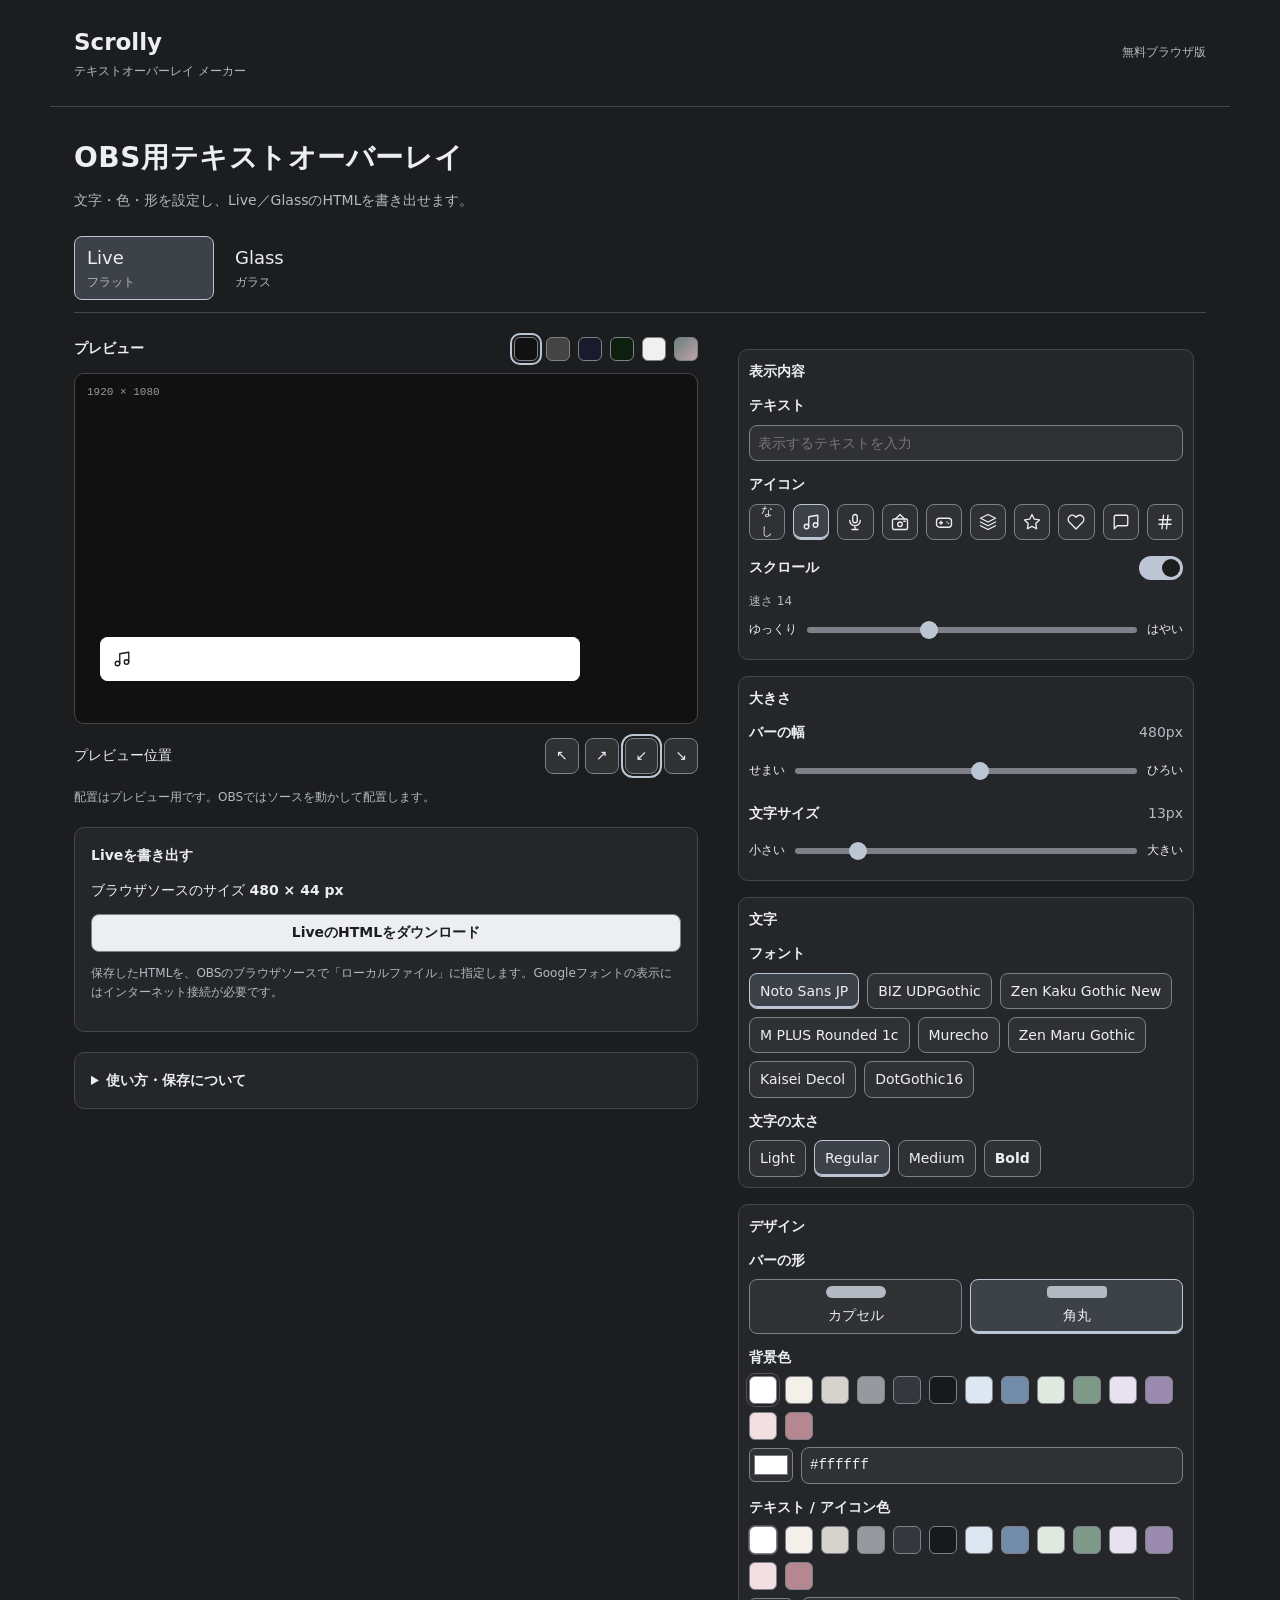
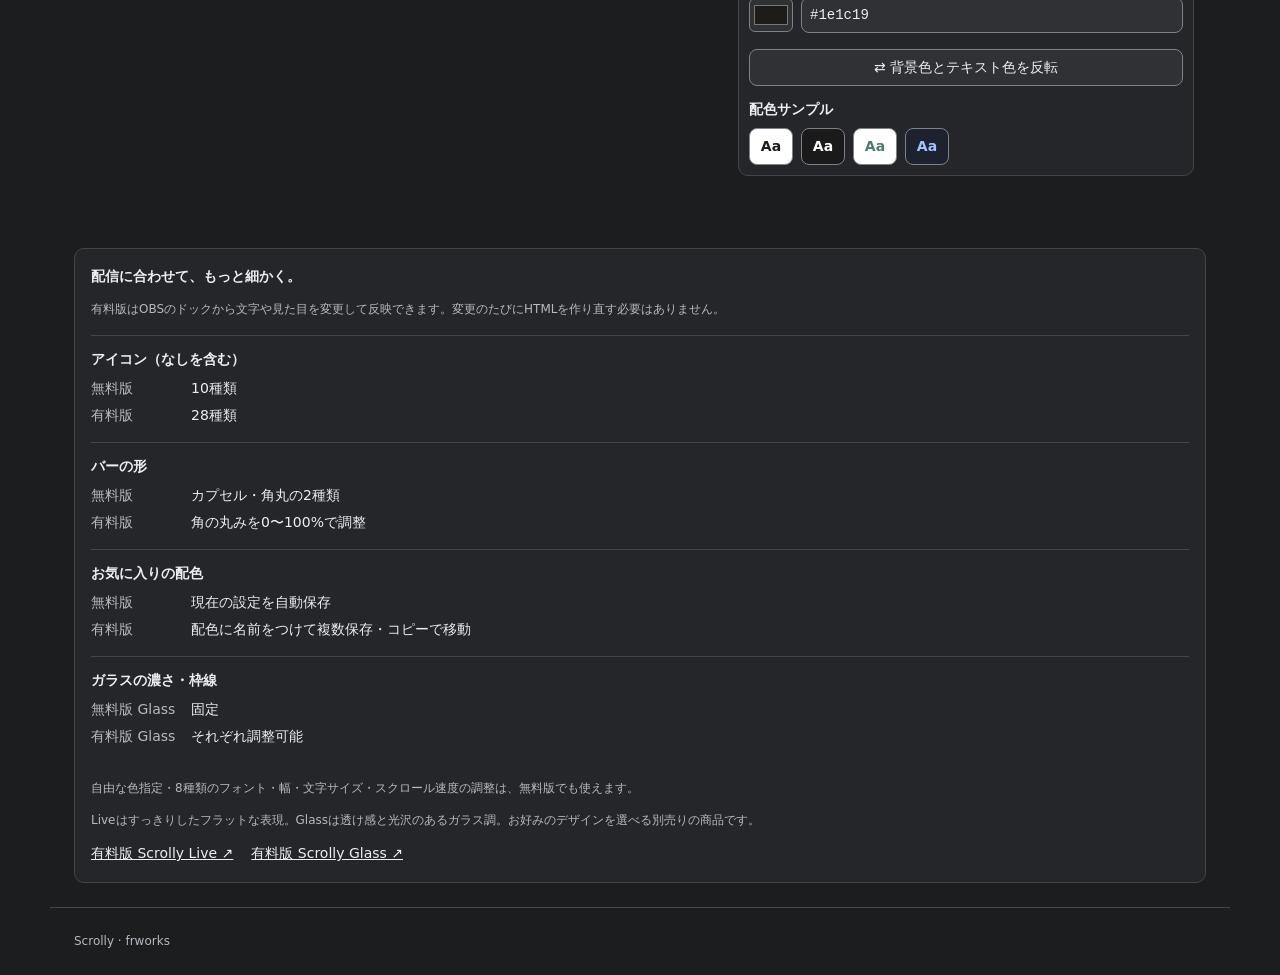
==== commit f23c6a5b: "Add files via upload" ====
--- a/index.html
+++ b/index.html
@@ -8,6 +8,14 @@
 <div class="position"><span>プレビュー位置</span><div><button data-pos="top-left" aria-label="左上" aria-pressed="false">↖</button><button data-pos="top-right" aria-label="右上" aria-pressed="false">↗</button><button data-pos="bottom-left" aria-label="左下" aria-pressed="true">↙</button><button data-pos="bottom-right" aria-label="右下" aria-pressed="false">↘</button></div></div>
 <p class="hint">配置はプレビュー用です。OBSではソースを動かして配置します。</p>
 <div class="export-card"><h2 id="exportTitle">Liveを書き出す</h2><p>ブラウザソースのサイズ <strong id="sourceSize">480 × 44 px</strong></p><button class="primary" id="download">LiveのHTMLをダウンロード</button><p class="hint">保存したHTMLを、OBSのブラウザソースで「ローカルファイル」に指定します。Googleフォントの表示にはインターネット接続が必要です。</p><p id="status" role="status"></p></div>
-<details class="help"><summary>使い方・保存について</summary><ol><li>LiveまたはGlassを選び、文字と見た目を設定します。</li><li>HTMLをダウンロードします。</li><li>OBSでブラウザソースを追加し、「ローカルファイル」をオンにしてHTMLを選びます。</li><li>表示された幅・高さを設定します。</li></ol><p>設定はこのブラウザーにLive・Glass別で保存します。別端末への配色の移動には、配色データのコピー・貼り付けを使います。</p><p>Glassは光や透明度でガラス風の質感を表現します。OBSの他のソースをぼかす機能ではありません。</p></details>
-<div class="paid"><h2>OBS内で編集するDock版</h2><p>無料版は設定したHTMLを書き出す方式です。Dock版ではOBS内で文字や見た目を変更できます。</p><a href="https://flatshop.booth.pm/items/8448731" target="_blank" rel="noopener">Scrolly Live ↗</a><a href="https://flatshop.booth.pm/items/8496635" target="_blank" rel="noopener">Scrolly Glass ↗</a></div></section>
-<section class="editor-column"><div id="panel-live" role="tabpanel" aria-labelledby="tab-live"><iframe id="editor-live" title="Liveの設定" src="live/editor.html"></iframe></div><div id="panel-glass" role="tabpanel" aria-labelledby="tab-glass" hidden><iframe id="editor-glass" title="Glassの設定" data-src="glass/editor.html"></iframe></div></section></div></main><footer>Scrolly · frworks</footer></body></html>
+<details class="help"><summary>使い方・保存について</summary><ol><li>LiveまたはGlassを選び、文字と見た目を設定します。</li><li>HTMLをダウンロードします。</li><li>OBSでブラウザソースを追加し、「ローカルファイル」をオンにしてHTMLを選びます。</li><li>表示された幅・高さを設定します。</li></ol><p>設定はこのブラウザーにLive・Glass別で保存します。文字や見た目を変更したら、HTMLをもう一度ダウンロードしてOBSのファイルを差し替えます。</p><p>Glassは光や透明度でガラス風の質感を表現します。OBSの他のソースをぼかす機能ではありません。</p></details>
+</section>
+<section class="editor-column"><div id="panel-live" role="tabpanel" aria-labelledby="tab-live"><iframe id="editor-live" title="Liveの設定" src="live/editor.html"></iframe></div><div id="panel-glass" role="tabpanel" aria-labelledby="tab-glass" hidden><iframe id="editor-glass" title="Glassの設定" data-src="glass/editor.html"></iframe></div></section></div><div class="paid"><h2>配信に合わせて、もっと細かく。</h2><p>有料版はOBSのドックから文字や見た目を変更して反映できます。変更のたびにHTMLを作り直す必要はありません。</p>
+<dl class="comparison">
+<div><dt>アイコン（なしを含む）</dt><dd><span>無料版</span>10種類</dd><dd><span>有料版</span>28種類</dd></div>
+<div><dt>バーの形</dt><dd><span>無料版</span>カプセル・角丸の2種類</dd><dd><span>有料版</span>角の丸みを0〜100%で調整</dd></div>
+<div><dt>お気に入りの配色</dt><dd><span>無料版</span>現在の設定を自動保存</dd><dd><span>有料版</span>配色に名前をつけて複数保存・コピーで移動</dd></div>
+<div><dt>ガラスの濃さ・枠線</dt><dd><span>無料版 Glass</span>固定</dd><dd><span>有料版 Glass</span>それぞれ調整可能</dd></div>
+</dl><p class="hint">自由な色指定・8種類のフォント・幅・文字サイズ・スクロール速度の調整は、無料版でも使えます。</p>
+<p>Liveはすっきりしたフラットな表現。Glassは透け感と光沢のあるガラス調。お好みのデザインを選べる別売りの商品です。</p>
+<a href="https://flatshop.booth.pm/items/8448731" target="_blank" rel="noopener">有料版 Scrolly Live ↗</a><a href="https://flatshop.booth.pm/items/8496635" target="_blank" rel="noopener">有料版 Scrolly Glass ↗</a></div></main><footer>Scrolly · frworks</footer></body></html>
--- a/site.css
+++ b/site.css
@@ -1 +1,3 @@
 :root{color-scheme:dark;--bg:#1c1d1f;--surface:#252629;--line:#44464b;--text:#eceef1;--muted:#b5b9c1}*{box-sizing:border-box}body{margin:0;background:var(--bg);color:var(--text);font:14px/1.65 "Yu Gothic UI",Meiryo,system-ui,sans-serif}button,a,input{font:inherit}button{cursor:pointer;color:inherit;background:#303135;border:1px solid #7e8189;border-radius:8px;min-height:36px;padding:6px 12px}button:hover{background:#3d4148}button:focus-visible,a:focus-visible,summary:focus-visible{outline:2px solid #bcc5d3;outline-offset:3px}[hidden]{display:none!important}header,main,footer{max-width:1180px;margin:auto;padding:24px}header{display:flex;gap:16px;align-items:center;justify-content:space-between;border-bottom:1px solid var(--line)}a{color:var(--text)}.brand{text-decoration:none;font-size:23px;font-weight:700}.brand span{display:block;font-size:12px;font-weight:400;color:var(--muted)}.badge{font-size:12px;color:var(--muted)}.intro{margin:4px 0 24px}h1{font-size:28px;letter-spacing:.02em;margin:0 0 8px}h2{font-size:14px;margin:0 0 12px}p{margin:0 0 12px}.intro p,.hint{color:var(--muted)}.tabs{display:flex;gap:8px;border-bottom:1px solid var(--line);margin-bottom:24px;padding-bottom:12px}.tabs button{min-width:140px;text-align:left;font-size:18px;background:transparent;border-color:transparent}.tabs span{display:block;font-size:12px;color:var(--muted)}.tabs button[aria-selected=true]{background:#3d4148;border-color:#bcc5d3}.layout{display:grid;grid-template-columns:minmax(0,1.3fr) minmax(320px,1fr);gap:28px;align-items:start}.preview-column{position:sticky;top:16px}.preview-tools{display:flex;align-items:center;justify-content:space-between;gap:12px;flex-wrap:wrap;margin-bottom:12px}.preview-tools h2{margin:0}.backgrounds{display:flex;gap:8px;flex-wrap:wrap}.backgrounds button{width:24px;min-height:24px;padding:0;background:var(--swatch);border-radius:6px}.backgrounds .pattern{background:linear-gradient(135deg,#69807c,#c3a2aa)}[aria-pressed=true]{outline:2px solid #bcc5d3;outline-offset:2px}#stage{position:relative;width:100%;aspect-ratio:16/9;background:#111;border:1px solid var(--line);border-radius:10px;overflow:hidden}.stage-label{position:absolute;top:12px;left:12px;font:11px monospace;color:#999}#preview{color-scheme:normal;position:absolute;border:0;max-width:none;pointer-events:none}.position{display:flex;justify-content:space-between;align-items:center;margin:14px 0;gap:8px}.position>div{display:flex;gap:6px}.position button{padding:4px 10px}.hint{font-size:12px}.export-card,.help,.paid{padding:16px;border:1px solid var(--line);border-radius:10px;background:var(--surface);margin-top:20px}.export-card strong{white-space:nowrap}.primary{display:block;width:100%;background:#eceef1;color:#1c1d1f;font-weight:600;margin:12px 0}.primary:hover{background:#cdd2db}.help summary{cursor:pointer;font-weight:600}.help p{font-size:12px;color:var(--muted)}.help ol{padding-left:20px}.paid p{font-size:12px;color:var(--muted)}.paid a{display:inline-block;margin:0 18px 0 0}#status{font-size:12px;margin:0}.editor-column iframe{display:block;width:100%;border:0;height:1700px}footer{font-size:12px;color:var(--muted);border-top:1px solid var(--line)}@media(max-width:760px){header,main,footer{padding:16px}.layout{grid-template-columns:minmax(0,1fr);gap:20px}.preview-column{position:static}h1{font-size:24px}.tabs button{min-width:0;flex:1}.badge{max-width:70px}.brand{font-size:21px}.position{flex-wrap:wrap}}
+
+.comparison{margin:16px 0}.comparison>div{padding:12px 0;border-top:1px solid var(--fw-line,#44464b)}.comparison dt{font-weight:600;margin-bottom:6px}.comparison dd{margin:4px 0;line-height:1.6}.comparison dd span{display:inline-block;min-width:100px;color:#b5b9c1}.paid p+p{margin-top:12px}
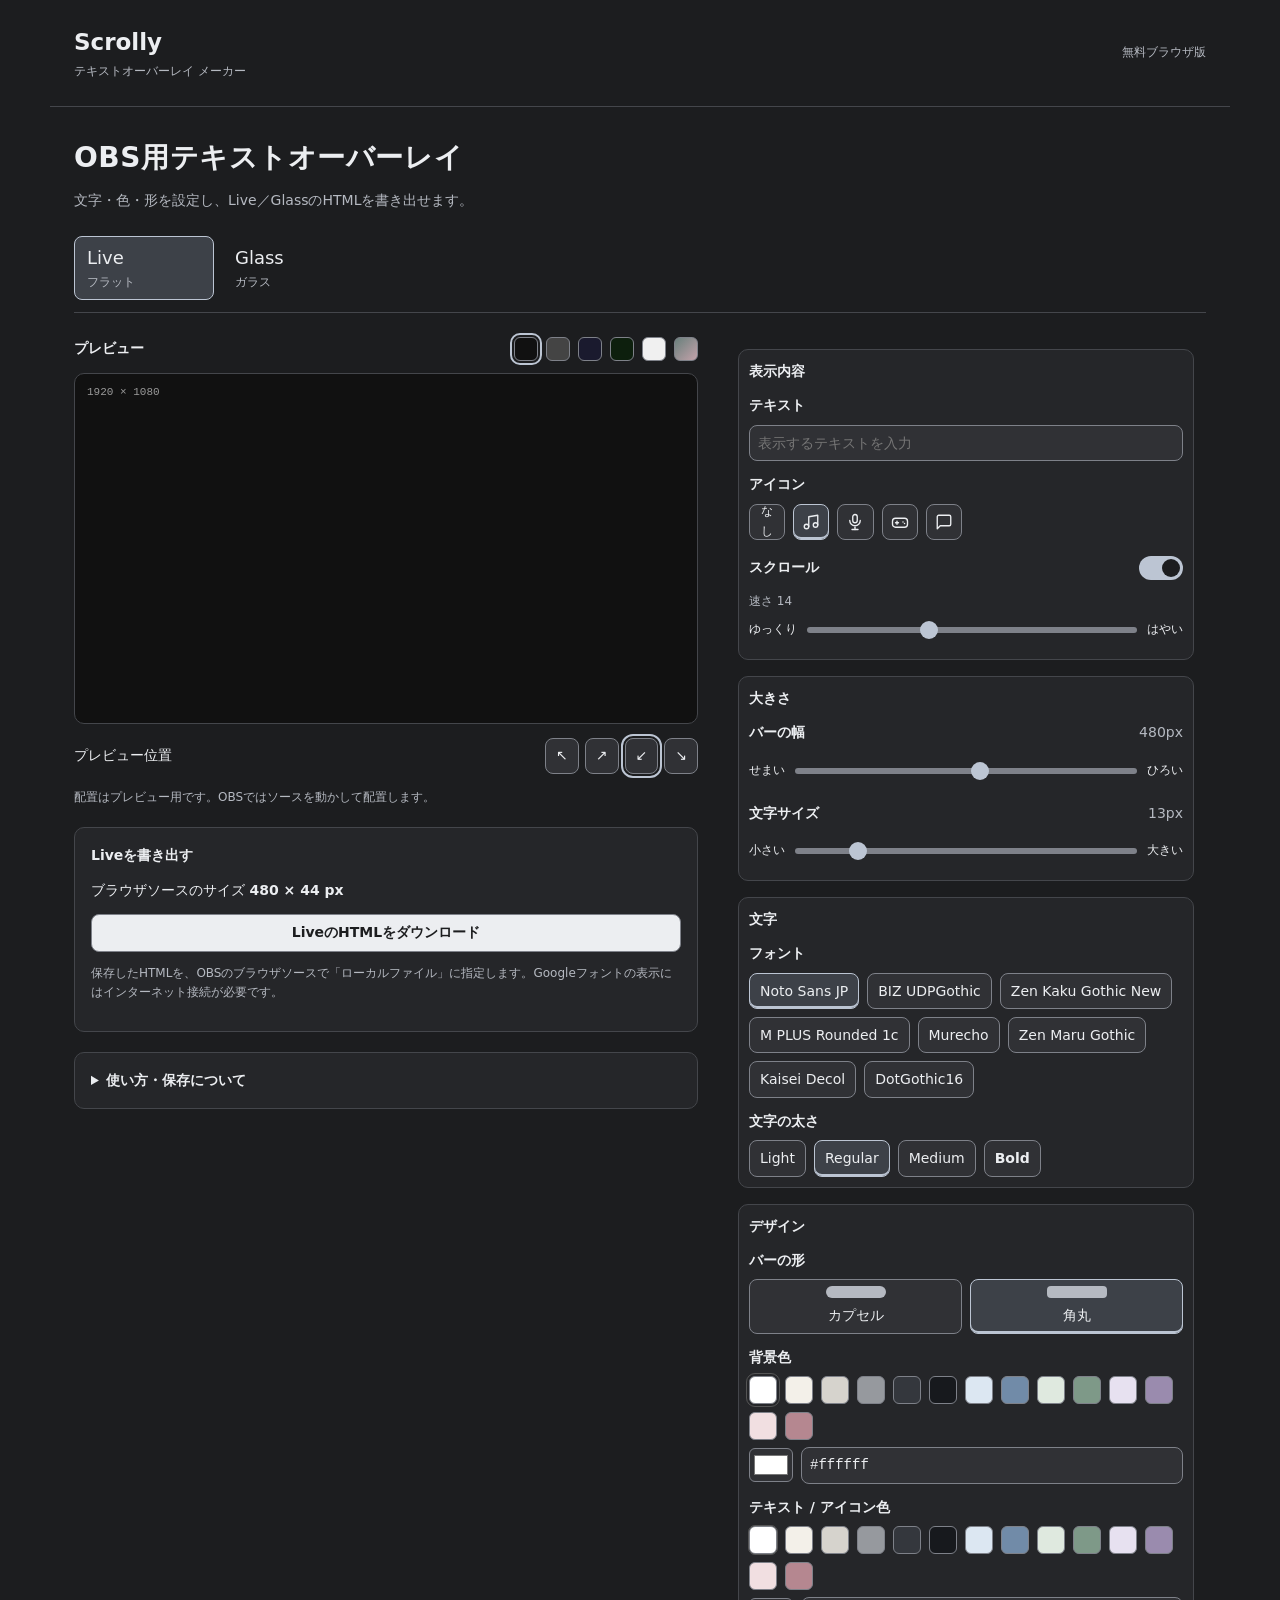
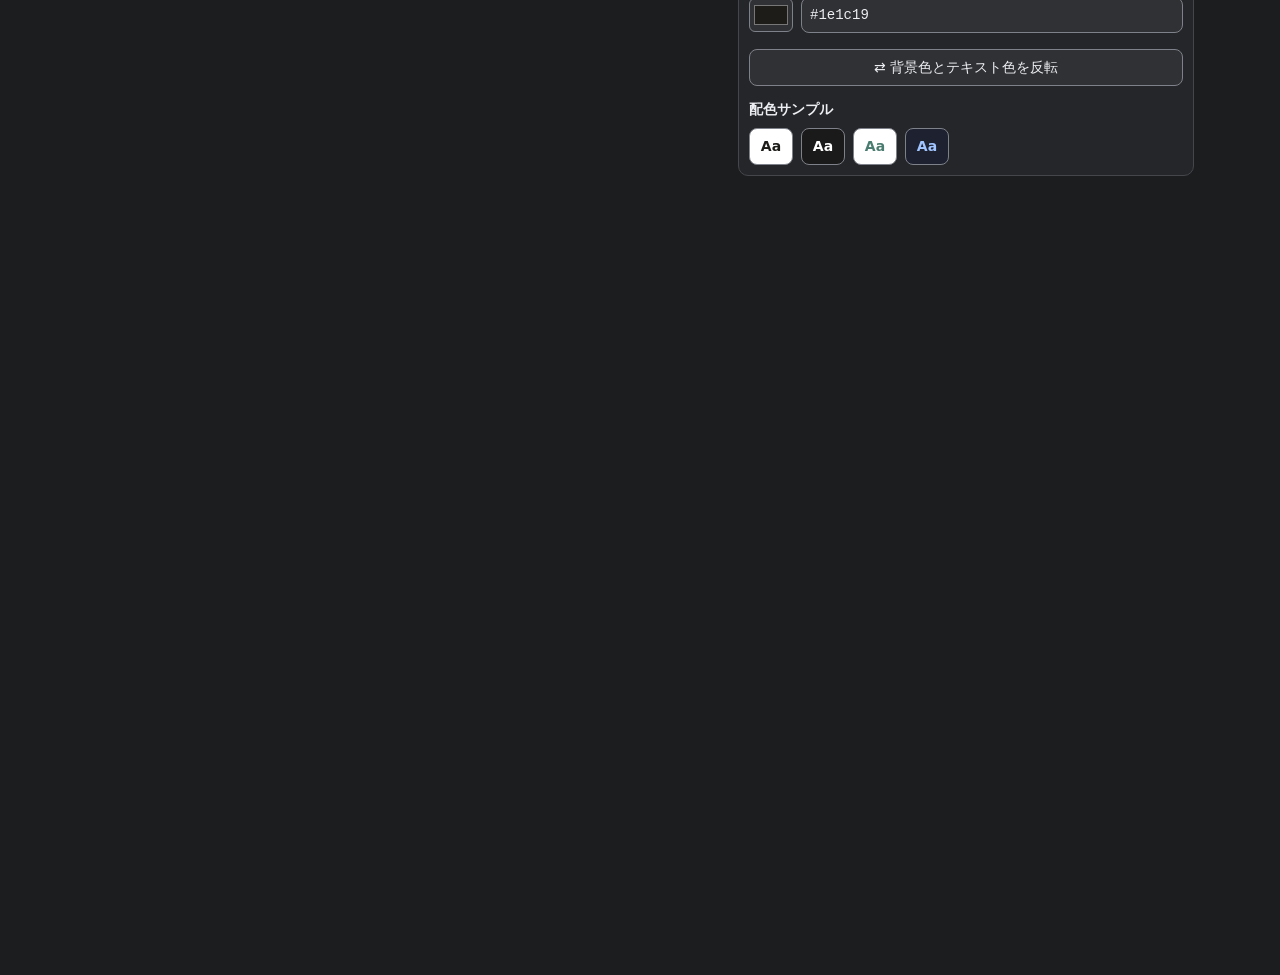
==== commit 325d8ae6: "Add files via upload" ====
--- a/index.html
+++ b/index.html
@@ -12,7 +12,7 @@
 </section>
 <section class="editor-column"><div id="panel-live" role="tabpanel" aria-labelledby="tab-live"><iframe id="editor-live" title="Liveの設定" src="live/editor.html"></iframe></div><div id="panel-glass" role="tabpanel" aria-labelledby="tab-glass" hidden><iframe id="editor-glass" title="Glassの設定" data-src="glass/editor.html"></iframe></div></section></div><div class="paid"><h2>配信に合わせて、もっと細かく。</h2><p>有料版はOBSのドックから文字や見た目を変更して反映できます。変更のたびにHTMLを作り直す必要はありません。</p>
 <dl class="comparison">
-<div><dt>アイコン（なしを含む）</dt><dd><span>無料版</span>10種類</dd><dd><span>有料版</span>28種類</dd></div>
+<div><dt>アイコン（なしを含む）</dt><dd><span>無料版</span>5種類</dd><dd><span>有料版</span>28種類</dd></div>
 <div><dt>バーの形</dt><dd><span>無料版</span>カプセル・角丸の2種類</dd><dd><span>有料版</span>角の丸みを0〜100%で調整</dd></div>
 <div><dt>お気に入りの配色</dt><dd><span>無料版</span>現在の設定を自動保存</dd><dd><span>有料版</span>配色に名前をつけて複数保存・コピーで移動</dd></div>
 <div><dt>ガラスの濃さ・枠線</dt><dd><span>無料版 Glass</span>固定</dd><dd><span>有料版 Glass</span>それぞれ調整可能</dd></div>
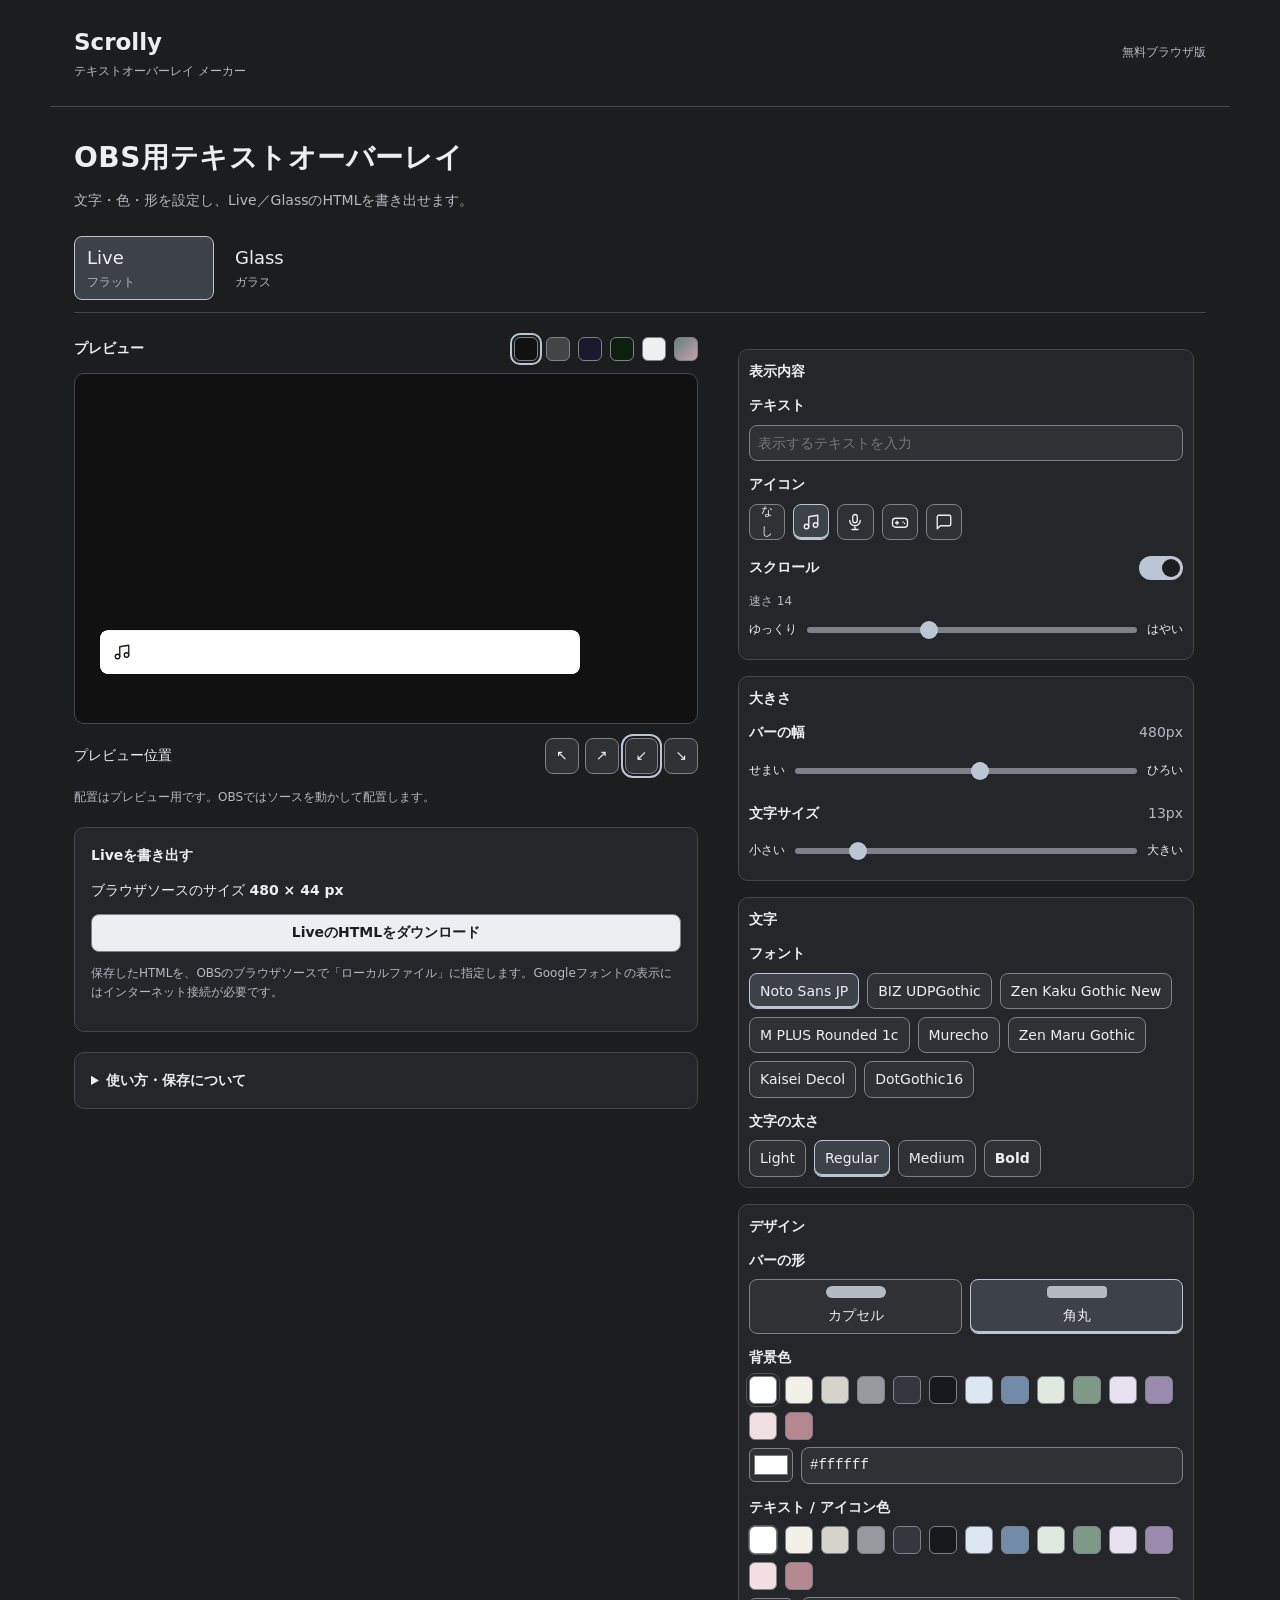
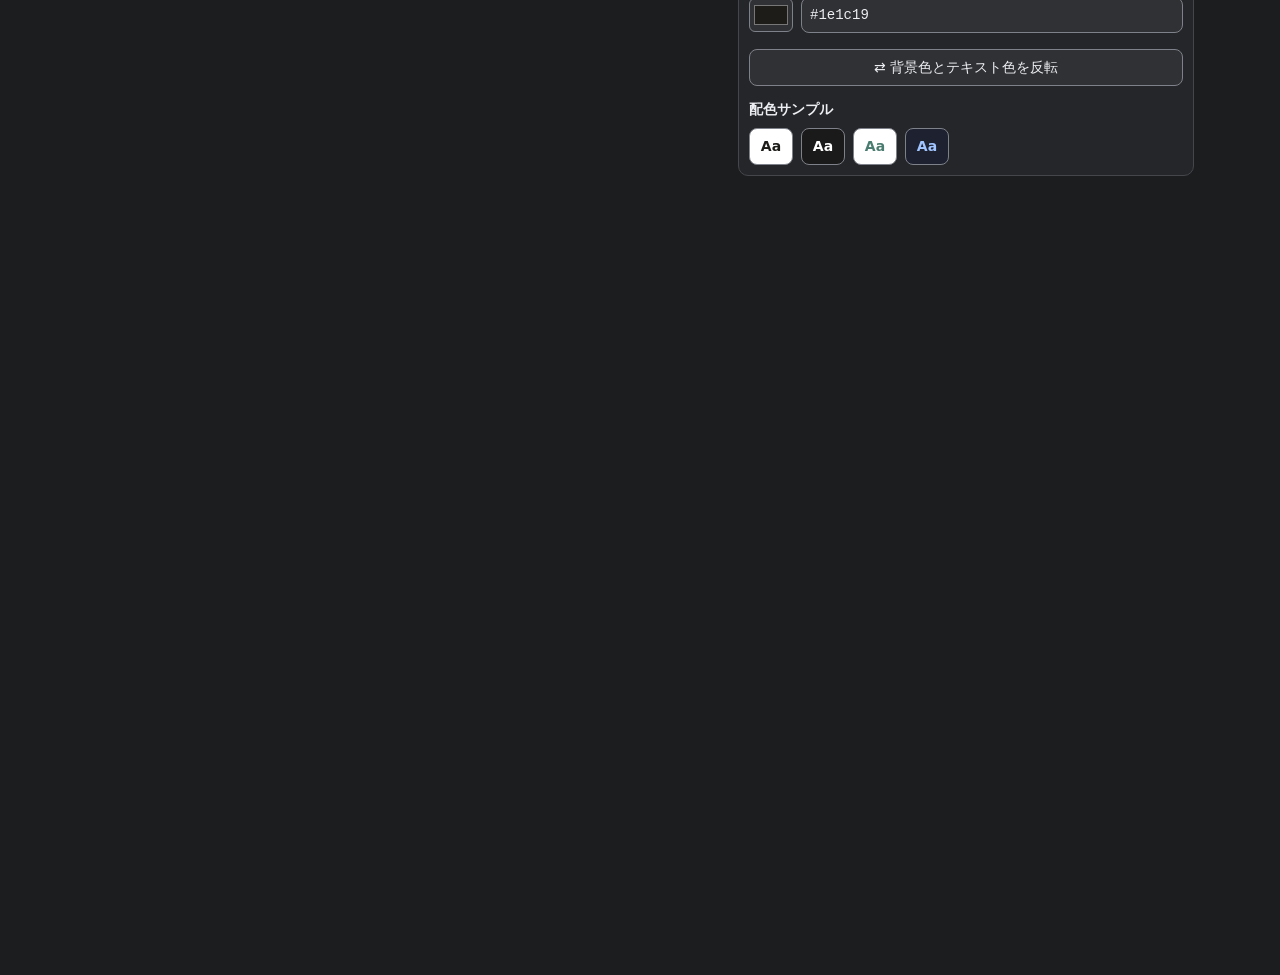
==== commit 742ea3c3: "Add files via upload" ====
--- a/index.html
+++ b/index.html
@@ -4,7 +4,7 @@
 <main><section class="intro"><h1>OBS用テキストオーバーレイ</h1><p>文字・色・形を設定し、Live／GlassのHTMLを書き出せます。</p></section>
 <div class="tabs" role="tablist" aria-label="デザイン"><button id="tab-live" role="tab" aria-selected="true" aria-controls="panel-live" data-product="live">Live <span>フラット</span></button><button id="tab-glass" role="tab" aria-selected="false" aria-controls="panel-glass" tabindex="-1" data-product="glass">Glass <span>ガラス</span></button></div>
 <div class="layout"><section class="preview-column" aria-label="プレビュー"><div class="preview-tools"><h2>プレビュー</h2><div class="backgrounds" aria-label="プレビュー背景"><button data-bg="#111111" style="--swatch:#111111" aria-label="黒い背景" aria-pressed="true"></button><button data-bg="#444444" style="--swatch:#444444" aria-label="グレーの背景" aria-pressed="false"></button><button data-bg="#1a1a2e" style="--swatch:#1a1a2e" aria-label="紺の背景" aria-pressed="false"></button><button data-bg="#0d1f0d" style="--swatch:#0d1f0d" aria-label="緑の背景" aria-pressed="false"></button><button data-bg="#f0f0f0" style="--swatch:#f0f0f0" aria-label="白い背景" aria-pressed="false"></button><button data-bg="pattern" class="pattern" aria-label="模様の背景" aria-pressed="false"></button></div></div>
-<div id="stage"><span class="stage-label">1920 × 1080</span><iframe id="preview" title="オーバーレイのプレビュー" sandbox="allow-scripts"></iframe></div>
+<div id="stage"><iframe id="preview" title="オーバーレイのプレビュー" sandbox="allow-scripts"></iframe></div>
 <div class="position"><span>プレビュー位置</span><div><button data-pos="top-left" aria-label="左上" aria-pressed="false">↖</button><button data-pos="top-right" aria-label="右上" aria-pressed="false">↗</button><button data-pos="bottom-left" aria-label="左下" aria-pressed="true">↙</button><button data-pos="bottom-right" aria-label="右下" aria-pressed="false">↘</button></div></div>
 <p class="hint">配置はプレビュー用です。OBSではソースを動かして配置します。</p>
 <div class="export-card"><h2 id="exportTitle">Liveを書き出す</h2><p>ブラウザソースのサイズ <strong id="sourceSize">480 × 44 px</strong></p><button class="primary" id="download">LiveのHTMLをダウンロード</button><p class="hint">保存したHTMLを、OBSのブラウザソースで「ローカルファイル」に指定します。Googleフォントの表示にはインターネット接続が必要です。</p><p id="status" role="status"></p></div>
--- a/site.css
+++ b/site.css
@@ -1,3 +1,3 @@
-:root{color-scheme:dark;--bg:#1c1d1f;--surface:#252629;--line:#44464b;--text:#eceef1;--muted:#b5b9c1}*{box-sizing:border-box}body{margin:0;background:var(--bg);color:var(--text);font:14px/1.65 "Yu Gothic UI",Meiryo,system-ui,sans-serif}button,a,input{font:inherit}button{cursor:pointer;color:inherit;background:#303135;border:1px solid #7e8189;border-radius:8px;min-height:36px;padding:6px 12px}button:hover{background:#3d4148}button:focus-visible,a:focus-visible,summary:focus-visible{outline:2px solid #bcc5d3;outline-offset:3px}[hidden]{display:none!important}header,main,footer{max-width:1180px;margin:auto;padding:24px}header{display:flex;gap:16px;align-items:center;justify-content:space-between;border-bottom:1px solid var(--line)}a{color:var(--text)}.brand{text-decoration:none;font-size:23px;font-weight:700}.brand span{display:block;font-size:12px;font-weight:400;color:var(--muted)}.badge{font-size:12px;color:var(--muted)}.intro{margin:4px 0 24px}h1{font-size:28px;letter-spacing:.02em;margin:0 0 8px}h2{font-size:14px;margin:0 0 12px}p{margin:0 0 12px}.intro p,.hint{color:var(--muted)}.tabs{display:flex;gap:8px;border-bottom:1px solid var(--line);margin-bottom:24px;padding-bottom:12px}.tabs button{min-width:140px;text-align:left;font-size:18px;background:transparent;border-color:transparent}.tabs span{display:block;font-size:12px;color:var(--muted)}.tabs button[aria-selected=true]{background:#3d4148;border-color:#bcc5d3}.layout{display:grid;grid-template-columns:minmax(0,1.3fr) minmax(320px,1fr);gap:28px;align-items:start}.preview-column{position:sticky;top:16px}.preview-tools{display:flex;align-items:center;justify-content:space-between;gap:12px;flex-wrap:wrap;margin-bottom:12px}.preview-tools h2{margin:0}.backgrounds{display:flex;gap:8px;flex-wrap:wrap}.backgrounds button{width:24px;min-height:24px;padding:0;background:var(--swatch);border-radius:6px}.backgrounds .pattern{background:linear-gradient(135deg,#69807c,#c3a2aa)}[aria-pressed=true]{outline:2px solid #bcc5d3;outline-offset:2px}#stage{position:relative;width:100%;aspect-ratio:16/9;background:#111;border:1px solid var(--line);border-radius:10px;overflow:hidden}.stage-label{position:absolute;top:12px;left:12px;font:11px monospace;color:#999}#preview{color-scheme:normal;position:absolute;border:0;max-width:none;pointer-events:none}.position{display:flex;justify-content:space-between;align-items:center;margin:14px 0;gap:8px}.position>div{display:flex;gap:6px}.position button{padding:4px 10px}.hint{font-size:12px}.export-card,.help,.paid{padding:16px;border:1px solid var(--line);border-radius:10px;background:var(--surface);margin-top:20px}.export-card strong{white-space:nowrap}.primary{display:block;width:100%;background:#eceef1;color:#1c1d1f;font-weight:600;margin:12px 0}.primary:hover{background:#cdd2db}.help summary{cursor:pointer;font-weight:600}.help p{font-size:12px;color:var(--muted)}.help ol{padding-left:20px}.paid p{font-size:12px;color:var(--muted)}.paid a{display:inline-block;margin:0 18px 0 0}#status{font-size:12px;margin:0}.editor-column iframe{display:block;width:100%;border:0;height:1700px}footer{font-size:12px;color:var(--muted);border-top:1px solid var(--line)}@media(max-width:760px){header,main,footer{padding:16px}.layout{grid-template-columns:minmax(0,1fr);gap:20px}.preview-column{position:static}h1{font-size:24px}.tabs button{min-width:0;flex:1}.badge{max-width:70px}.brand{font-size:21px}.position{flex-wrap:wrap}}
+:root{color-scheme:dark;--bg:#1c1d1f;--surface:#252629;--line:#44464b;--text:#eceef1;--muted:#b5b9c1}*{box-sizing:border-box}body{margin:0;background:var(--bg);color:var(--text);font:14px/1.65 "Yu Gothic UI",Meiryo,system-ui,sans-serif}button,a,input{font:inherit}button{cursor:pointer;color:inherit;background:#303135;border:1px solid #7e8189;border-radius:8px;min-height:36px;padding:6px 12px}button:hover{background:#3d4148}button:focus-visible,a:focus-visible,summary:focus-visible{outline:2px solid #bcc5d3;outline-offset:3px}[hidden]{display:none!important}header,main,footer{max-width:1180px;margin:auto;padding:24px}header{display:flex;gap:16px;align-items:center;justify-content:space-between;border-bottom:1px solid var(--line)}a{color:var(--text)}.brand{text-decoration:none;font-size:23px;font-weight:700}.brand span{display:block;font-size:12px;font-weight:400;color:var(--muted)}.badge{font-size:12px;color:var(--muted)}.intro{margin:4px 0 24px}h1{font-size:28px;letter-spacing:.02em;margin:0 0 8px}h2{font-size:14px;margin:0 0 12px}p{margin:0 0 12px}.intro p,.hint{color:var(--muted)}.tabs{display:flex;gap:8px;border-bottom:1px solid var(--line);margin-bottom:24px;padding-bottom:12px}.tabs button{min-width:140px;text-align:left;font-size:18px;background:transparent;border-color:transparent}.tabs span{display:block;font-size:12px;color:var(--muted)}.tabs button[aria-selected=true]{background:#3d4148;border-color:#bcc5d3}.layout{display:grid;grid-template-columns:minmax(0,1.3fr) minmax(320px,1fr);gap:28px;align-items:start}.preview-column{position:sticky;top:16px}.preview-tools{display:flex;align-items:center;justify-content:space-between;gap:12px;flex-wrap:wrap;margin-bottom:12px}.preview-tools h2{margin:0}.backgrounds{display:flex;gap:8px;flex-wrap:wrap}.backgrounds button{width:24px;min-height:24px;padding:0;background:var(--swatch);border-radius:6px}.backgrounds .pattern{background:linear-gradient(135deg,#69807c,#c3a2aa)}[aria-pressed=true]{outline:2px solid #bcc5d3;outline-offset:2px}#stage{position:relative;width:100%;aspect-ratio:16/9;background:#111;border:1px solid var(--line);border-radius:10px;overflow:hidden}#preview{color-scheme:normal;position:absolute;inset:0;width:100%;height:100%;border:0;max-width:none;pointer-events:none}.position{display:flex;justify-content:space-between;align-items:center;margin:14px 0;gap:8px}.position>div{display:flex;gap:6px}.position button{padding:4px 10px}.hint{font-size:12px}.export-card,.help,.paid{padding:16px;border:1px solid var(--line);border-radius:10px;background:var(--surface);margin-top:20px}.export-card strong{white-space:nowrap}.primary{display:block;width:100%;background:#eceef1;color:#1c1d1f;font-weight:600;margin:12px 0}.primary:hover{background:#cdd2db}.help summary{cursor:pointer;font-weight:600}.help p{font-size:12px;color:var(--muted)}.help ol{padding-left:20px}.paid p{font-size:12px;color:var(--muted)}.paid a{display:inline-block;margin:0 18px 0 0}#status{font-size:12px;margin:0}.editor-column iframe{display:block;width:100%;border:0;height:1700px}footer{font-size:12px;color:var(--muted);border-top:1px solid var(--line)}@media(max-width:760px){header,main,footer{padding:16px}.layout{grid-template-columns:minmax(0,1fr);gap:20px}.preview-column{position:static}h1{font-size:24px}.tabs button{min-width:0;flex:1}.badge{max-width:70px}.brand{font-size:21px}.position{flex-wrap:wrap}}
 
 .comparison{margin:16px 0}.comparison>div{padding:12px 0;border-top:1px solid var(--fw-line,#44464b)}.comparison dt{font-weight:600;margin-bottom:6px}.comparison dd{margin:4px 0;line-height:1.6}.comparison dd span{display:inline-block;min-width:100px;color:#b5b9c1}.paid p+p{margin-top:12px}
